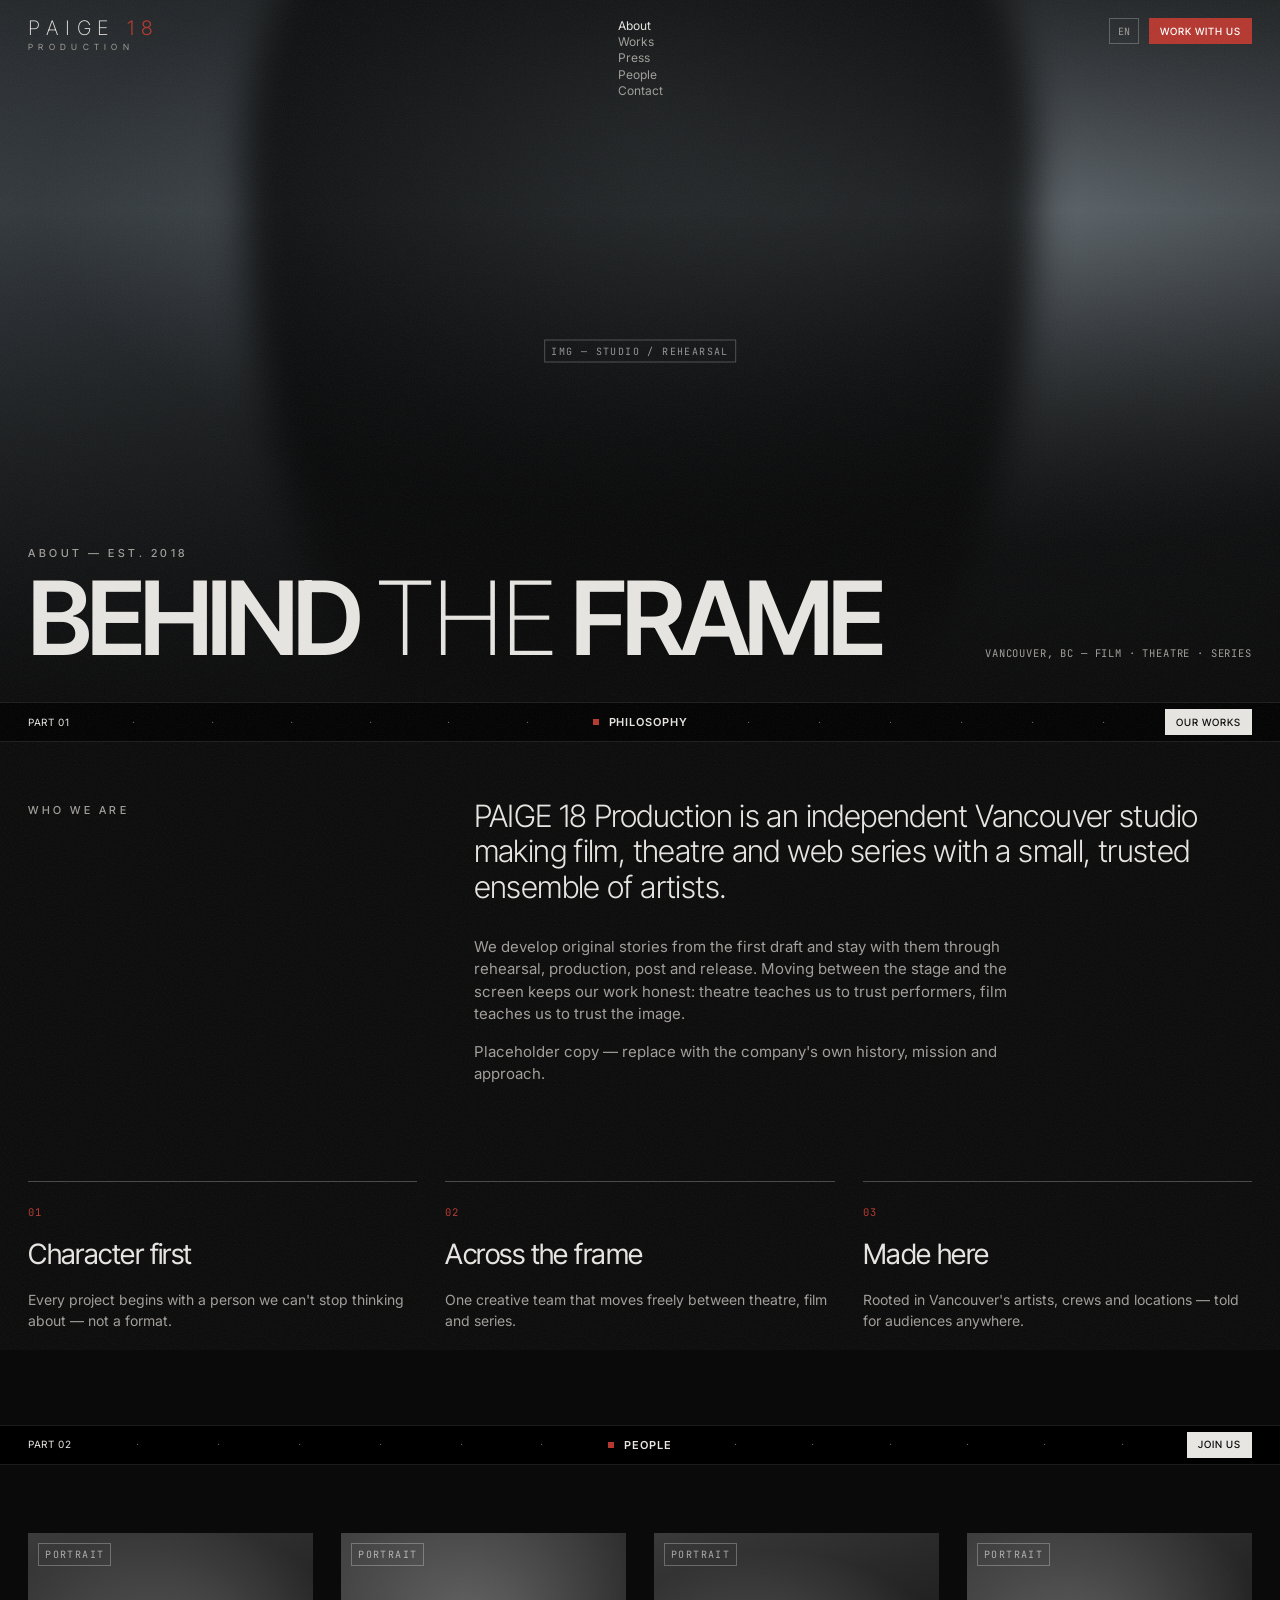
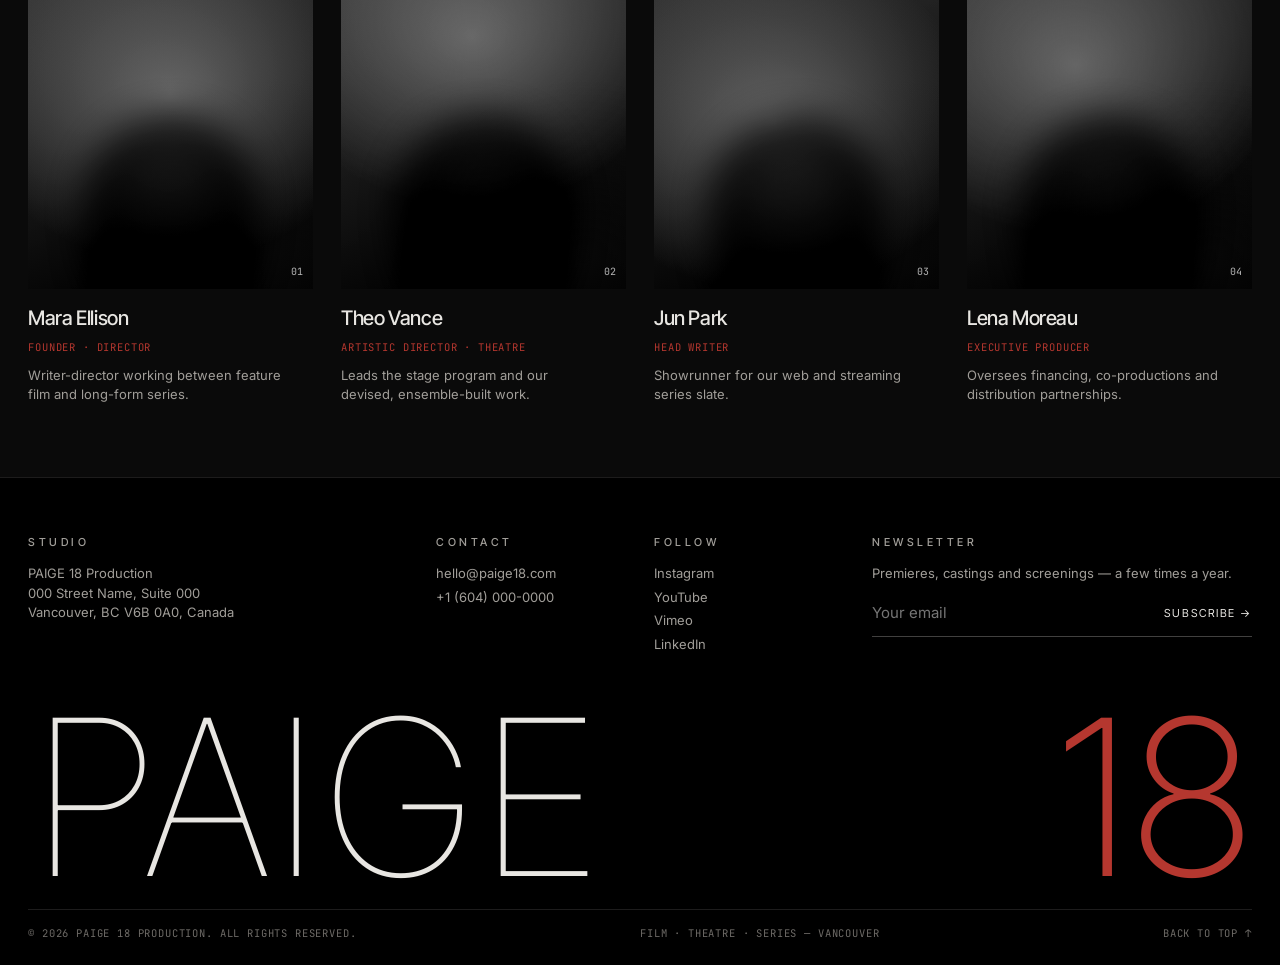
==== about.html @ d759bf33 "Add PAIGE 18 Production dark concept site Static multi-page site (home, work detail, about) with her" ====
<!doctype html>
<html lang="en">
<head>
  <meta charset="utf-8">
  <meta name="viewport" content="width=device-width, initial-scale=1">
  <title>About — PAIGE 18 Production</title>
  <meta name="description" content="PAIGE 18 Production is a Vancouver-based studio producing film, theatre and web series.">
  <link rel="preconnect" href="https://fonts.googleapis.com">
  <link rel="preconnect" href="https://fonts.gstatic.com" crossorigin>
  <link href="https://fonts.googleapis.com/css2?family=Inter+Tight:wght@100;200;300;400;500;600;700&family=Inter:wght@300;400;500;600&family=JetBrains+Mono:wght@400&display=swap" rel="stylesheet">
  <link rel="stylesheet" href="assets/css/style.css">
</head>
<body>
  <div class="grain" aria-hidden="true"></div>

  <!-- ============ HEADER ============ -->
  <header class="header">
    <a href="index.html" class="logo" aria-label="PAIGE 18 Production home">
      <b>PAIGE <span>18</span></b>
      <small>PRODUCTION</small>
    </a>
    <nav class="nav" aria-label="Primary">
      <a href="about.html" class="is-active">About</a>
      <a href="index.html#works">Works</a>
      <a href="index.html#press">Press</a>
      <a href="index.html#people">People</a>
      <a href="index.html#contact">Contact</a>
    </nav>
    <div class="header__right">
      <span class="lang">EN</span>
      <a href="index.html#contact" class="btn btn--sm btn--red">Work with us</a>
      <button class="burger" aria-label="Menu"><span></span></button>
    </div>
  </header>

  <main>
    <section class="subhero">
      <div data-ph="IMG — STUDIO / REHEARSAL" data-tone="205,10" class="ph--center"></div>
      <div class="subhero__inner">
        <div>
          <span class="label">About — Est. 2018</span>
          <h1 class="subhero__title">Behind <span style="font-weight:200">the</span> frame</h1>
        </div>
        <span class="mono" style="color:var(--fg-dim)">Vancouver, BC — Film · Theatre · Series</span>
      </div>
    </section>

    <div class="partbar">
      <div class="partbar__left"><span>Part 01</span><span class="partbar__dots"><i>·</i><i>·</i><i>·</i><i>·</i><i>·</i><i>·</i></span></div>
      <div class="partbar__center">Philosophy</div>
      <div class="partbar__right"><span class="partbar__dots"><i>·</i><i>·</i><i>·</i><i>·</i><i>·</i><i>·</i></span><a href="index.html#works" class="btn btn--sm">Our works</a></div>
    </div>

    <section class="detail">
      <div><span class="label">Who we are</span></div>
      <div class="detail__text">
        <p class="detail__lead reveal">PAIGE 18 Production is an independent Vancouver studio making film, theatre and web series with a small, trusted ensemble of artists.</p>
        <p class="reveal">We develop original stories from the first draft and stay with them through rehearsal, production, post and release. Moving between the stage and the screen keeps our work honest: theatre teaches us to trust performers, film teaches us to trust the image.</p>
        <p class="reveal">Placeholder copy — replace with the company's own history, mission and approach.</p>
      </div>
    </section>

    <section class="values">
      <div class="value reveal"><span class="mono red">01</span><h3>Character first</h3><p>Every project begins with a person we can't stop thinking about — not a format.</p></div>
      <div class="value reveal"><span class="mono red">02</span><h3>Across the frame</h3><p>One creative team that moves freely between theatre, film and series.</p></div>
      <div class="value reveal"><span class="mono red">03</span><h3>Made here</h3><p>Rooted in Vancouver's artists, crews and locations — told for audiences anywhere.</p></div>
    </section>

    <div class="partbar" id="team">
      <div class="partbar__left"><span>Part 02</span><span class="partbar__dots"><i>·</i><i>·</i><i>·</i><i>·</i><i>·</i><i>·</i></span></div>
      <div class="partbar__center">People</div>
      <div class="partbar__right"><span class="partbar__dots"><i>·</i><i>·</i><i>·</i><i>·</i><i>·</i><i>·</i></span><a href="index.html#contact" class="btn btn--sm">Join us</a></div>
    </div>
    <section class="people">
      <div class="people__grid" id="people-grid"></div>
    </section>
  </main>

  <!-- ============ 7. FOOTER ============ -->
  <footer class="footer">
    <div class="footer__top">
      <div>
        <h4 class="label">Studio</h4>
        <p>PAIGE 18 Production<br>000 Street Name, Suite 000<br>Vancouver, BC V6B 0A0, Canada</p>
      </div>
      <div>
        <h4 class="label">Contact</h4>
        <ul><li><a href="mailto:hello@paige18.com">hello@paige18.com</a></li><li><a href="tel:+16040000000">+1 (604) 000-0000</a></li></ul>
      </div>
      <div>
        <h4 class="label">Follow</h4>
        <ul><li><a href="#">Instagram</a></li><li><a href="#">YouTube</a></li><li><a href="#">Vimeo</a></li><li><a href="#">LinkedIn</a></li></ul>
      </div>
      <div>
        <h4 class="label">Newsletter</h4>
        <p>Premieres, castings and screenings — a few times a year.</p>
        <form class="newsletter" id="newsletter"><input type="email" placeholder="Your email" aria-label="Email" required><button type="submit">Subscribe →</button></form>
      </div>
    </div>
    <div class="footer__word" aria-hidden="true">Paige<span>18</span></div>
    <div class="footer__bottom mono"><span>© <span id="year"></span> PAIGE 18 Production. All rights reserved.</span><span>Film · Theatre · Series — Vancouver</span><a href="#">Back to top ↑</a></div>
  </footer>

  <script src="assets/js/data.js"></script>
  <script src="assets/js/main.js"></script>
</body>
</html>
---- assets/css/style.css ----
/* =========================================================
   PAIGE 18 Production — Dark (Concept 01)
   ========================================================= */

:root {
  --bg: #0a0a0a;
  --bg-2: #111111;
  --bg-3: #181818;
  --fg: #e8e6e2;
  --fg-dim: #a19e99;
  --muted: #6d6a66;
  --line: rgba(232, 230, 226, 0.12);
  --line-strong: rgba(232, 230, 226, 0.28);
  --red: #b5372f;          /* point color — slightly desaturated red */
  --red-soft: #8e2f29;
  --red-glow: rgba(181, 55, 47, 0.35);

  --font-logo: "Inter Tight", "Helvetica Neue", Arial, sans-serif;
  --font-display: "Inter Tight", "Helvetica Neue", Arial, sans-serif;
  --font-body: "Inter", "Helvetica Neue", Arial, sans-serif;
  --font-mono: "JetBrains Mono", ui-monospace, Menlo, monospace;

  --gutter: clamp(16px, 2.2vw, 32px);
  --max: 1680px;
  --ease: cubic-bezier(0.2, 0.7, 0.1, 1);
}

*,
*::before,
*::after { box-sizing: border-box; }

html { scroll-behavior: smooth; }

body {
  margin: 0;
  background: var(--bg);
  color: var(--fg);
  font-family: var(--font-body);
  font-size: 14px;
  line-height: 1.5;
  -webkit-font-smoothing: antialiased;
  overflow-x: hidden;
}

img, video, svg { display: block; max-width: 100%; }
a { color: inherit; text-decoration: none; }
button { font: inherit; color: inherit; background: none; border: 0; cursor: pointer; padding: 0; }
input, textarea, select { font: inherit; color: inherit; }

::selection { background: var(--red); color: #fff; }

/* film grain overlay */
.grain {
  position: fixed;
  inset: -50%;
  z-index: 100;
  pointer-events: none;
  opacity: 0.07;
  background-image: url("data:image/svg+xml;utf8,<svg xmlns='http://www.w3.org/2000/svg' width='160' height='160'><filter id='n'><feTurbulence type='fractalNoise' baseFrequency='0.9' numOctaves='2' stitchTiles='stitch'/></filter><rect width='100%' height='100%' filter='url(%23n)'/></svg>");
  animation: grain 1.2s steps(6) infinite;
}
@keyframes grain {
  0% { transform: translate(0, 0); }
  20% { transform: translate(-3%, 2%); }
  40% { transform: translate(2%, -3%); }
  60% { transform: translate(-2%, -1%); }
  80% { transform: translate(3%, 3%); }
  100% { transform: translate(0, 0); }
}

/* ---------- utility type ---------- */
.mono {
  font-family: var(--font-mono);
  font-size: 10.5px;
  letter-spacing: 0.08em;
  text-transform: uppercase;
}
.label {
  font-family: var(--font-display);
  font-size: 11px;
  font-weight: 500;
  letter-spacing: 0.32em;
  text-transform: uppercase;
  color: var(--fg-dim);
}
.caps {
  text-transform: uppercase;
  font-weight: 600;
  font-size: 11px;
  letter-spacing: 0.02em;
  line-height: 1.3;
}
.caps em { font-style: italic; font-weight: 400; color: var(--fg-dim); }
.red { color: var(--red); }
.sq { display: inline-block; width: 6px; height: 6px; background: var(--fg); }
.sq.red-bg { background: var(--red); }
.sq-pair { display: inline-flex; gap: 6px; }

.wrap { max-width: var(--max); margin: 0 auto; padding: 0 var(--gutter); }

/* ---------- buttons ---------- */
.btn {
  display: inline-flex;
  align-items: center;
  gap: 10px;
  height: 40px;
  padding: 0 18px;
  font-family: var(--font-display);
  font-size: 12px;
  font-weight: 500;
  letter-spacing: 0.12em;
  text-transform: uppercase;
  border: 1px solid var(--line-strong);
  transition: background 0.35s var(--ease), border-color 0.35s var(--ease), color 0.35s var(--ease);
}
.btn:hover { border-color: var(--fg); background: var(--fg); color: var(--bg); }
.btn--red { background: var(--red); border-color: var(--red); color: #fff; }
.btn--red:hover { background: #fff; border-color: #fff; color: var(--bg); }
.btn--sm { height: 26px; padding: 0 10px; font-size: 10px; letter-spacing: 0.1em; }
.btn .arrow { transition: transform 0.35s var(--ease); }
.btn:hover .arrow { transform: translateX(4px); }

/* =========================================================
   IMG / VIDEO PLACEHOLDERS
   ========================================================= */
.ph {
  --h: 210;
  --s: 10%;
  position: relative;
  overflow: hidden;
  background:
    radial-gradient(120% 80% at var(--px, 30%) var(--py, 25%), hsla(var(--h), var(--s), 62%, 0.55), transparent 60%),
    radial-gradient(90% 70% at 85% 90%, hsla(var(--h), var(--s), 8%, 0.9), transparent 70%),
    linear-gradient(160deg, hsl(var(--h), var(--s), 26%) 0%, hsl(var(--h), var(--s), 9%) 70%, #050505 100%);
}
.ph::before {           /* soft figure silhouette for cinematic feel */
  content: "";
  position: absolute;
  left: 50%;
  bottom: -18%;
  width: 62%;
  aspect-ratio: 1 / 1.35;
  transform: translateX(-50%);
  border-radius: 50% 50% 42% 42% / 38% 38% 62% 62%;
  background: radial-gradient(60% 50% at 50% 30%, rgba(0, 0, 0, 0.55), rgba(0, 0, 0, 0.85));
  filter: blur(18px);
  opacity: var(--fig, 0.9);
}
.ph::after {            /* IMG tag */
  content: attr(data-label);
  position: absolute;
  left: 10px;
  top: 10px;
  font-family: var(--font-mono);
  font-size: 10px;
  letter-spacing: 0.14em;
  color: rgba(255, 255, 255, 0.55);
  padding: 3px 6px;
  border: 1px solid rgba(255, 255, 255, 0.25);
  z-index: 2;
}
.ph.ph--center::after {
  left: 50%;
  top: 50%;
  transform: translate(-50%, -50%);
}
.ph img, .ph video {
  position: absolute;
  inset: 0;
  width: 100%;
  height: 100%;
  object-fit: cover;
  z-index: 1;
}
.ph.has-media::before, .ph.has-media::after { display: none; }
.ph--warm { --h: 12; --s: 22%; }
.ph--red { --h: 3; --s: 38%; }
.ph--cold { --h: 205; --s: 14%; }
.ph--mono { --h: 0; --s: 0%; }

/* =========================================================
   HEADER
   ========================================================= */
.header {
  position: fixed;
  inset: 0 0 auto 0;
  z-index: 50;
  padding: 18px var(--gutter);
  display: grid;
  grid-template-columns: 1fr auto 1fr;
  align-items: start;
  transition: background 0.4s var(--ease), padding 0.4s var(--ease);
}
.header.is-scrolled {
  background: rgba(10, 10, 10, 0.72);
  backdrop-filter: blur(12px);
  -webkit-backdrop-filter: blur(12px);
  padding-top: 12px;
  padding-bottom: 12px;
  border-bottom: 1px solid var(--line);
}
.logo {
  font-family: var(--font-logo);
  font-weight: 200;
  font-size: 20px;
  letter-spacing: 0.34em;
  line-height: 1;
  display: inline-flex;
  flex-direction: column;
  gap: 5px;
}
.logo b { font-weight: 200; }
.logo b span { color: var(--red); font-weight: 300; }
.logo small {
  font-size: 8.5px;
  font-weight: 400;
  letter-spacing: 0.62em;
  color: var(--fg-dim);
}
.nav {
  display: flex;
  flex-direction: column;
  font-size: 12px;
  line-height: 1.35;
}
.nav a { color: var(--fg-dim); transition: color 0.25s; }
.nav a:hover, .nav a.is-active { color: var(--fg); }
.nav a:hover::before { content: "■ "; font-size: 7px; vertical-align: 2px; color: var(--red); }
.header__right { justify-self: end; display: flex; align-items: center; gap: 10px; }
.lang { font-family: var(--font-mono); font-size: 10px; color: var(--fg-dim); border: 1px solid var(--line-strong); height: 26px; display: inline-flex; align-items: center; padding: 0 8px; }
.burger { display: none; width: 26px; height: 26px; border: 1px solid var(--line-strong); position: relative; }
.burger span, .burger::before { content: ""; position: absolute; left: 6px; right: 6px; height: 1px; background: var(--fg); }
.burger::before { top: 9px; }
.burger span { top: 15px; }

/* =========================================================
   HERO
   ========================================================= */
.hero {
  position: relative;
  height: 100vh;
  min-height: 620px;
  overflow: hidden;
  isolation: isolate;
}
.hero__media { position: absolute; inset: 0; z-index: -2; }
.hero__media.ph { --h: 205; --s: 12%; --px: 62%; --py: 30%; }
.hero__media.ph::before { width: 34%; left: 64%; bottom: -12%; }
.hero__media .ph-anim {
  position: absolute; inset: 0;
  background: radial-gradient(40% 60% at 70% 40%, rgba(181, 55, 47, 0.18), transparent 70%);
  animation: drift 14s ease-in-out infinite alternate;
}
@keyframes drift {
  from { transform: translate(-6%, 0) scale(1); opacity: 0.6; }
  to { transform: translate(4%, -3%) scale(1.15); opacity: 1; }
}
.hero::after {           /* vignette */
  content: "";
  position: absolute; inset: 0; z-index: -1;
  background:
    linear-gradient(180deg, rgba(10, 10, 10, 0.55) 0%, transparent 28%, transparent 60%, rgba(10, 10, 10, 0.9) 100%),
    radial-gradient(120% 90% at 50% 50%, transparent 50%, rgba(0, 0, 0, 0.6) 100%);
}
.hero__grid {
  position: absolute;
  inset: 0;
  padding: 120px var(--gutter) 40px;
  display: grid;
  grid-template-columns: repeat(12, 1fr);
  grid-template-rows: auto 1fr auto;
  column-gap: var(--gutter);
}
.hero__row { grid-column: 1 / -1; display: grid; grid-template-columns: inherit; grid-template-columns: repeat(12, 1fr); column-gap: var(--gutter); align-items: start; }
.hero__row .c1 { grid-column: 1 / 4; display: flex; flex-direction: column; gap: 22px; }
.hero__row .c2 { grid-column: 4 / 7; padding-top: 28px; }
.hero__row .c3 { grid-column: 8 / 10; display: flex; flex-direction: column; gap: 22px; }
.hero__row .c4 { grid-column: 11 / 13; justify-self: end; text-align: right; display: flex; flex-direction: column; align-items: flex-end; gap: 22px; }
.hero__row .c4 .mono { color: var(--muted); }
.hero__title-wrap { grid-column: 1 / -1; align-self: center; position: relative; }
.hero__title {
  font-family: var(--font-display);
  font-weight: 600;
  font-size: clamp(40px, 6.4vw, 112px);
  line-height: 0.92;
  letter-spacing: -0.035em;
  text-transform: uppercase;
  margin: 0;
  max-width: 13ch;
}
.hero__title .thin { font-weight: 200; letter-spacing: -0.02em; }
.hero__title .red { font-weight: 300; }
.hero__overlay-tag {
  position: absolute;
  left: min(56vw, 900px);
  top: 50%;
  font-size: 10px;
  font-weight: 600;
  letter-spacing: 0.04em;
  text-transform: uppercase;
}
.hero__cta { margin-top: 34px; display: flex; flex-wrap: wrap; gap: 10px; align-items: center; }
.hero__sound { display: inline-flex; align-items: center; gap: 8px; color: var(--fg-dim); margin-left: 8px; }
.hero__sound i { display: inline-flex; gap: 2px; align-items: flex-end; height: 10px; }
.hero__sound i b { width: 2px; background: var(--fg-dim); animation: eq 1s ease-in-out infinite alternate; }
.hero__sound i b:nth-child(2) { animation-delay: 0.2s; }
.hero__sound i b:nth-child(3) { animation-delay: 0.4s; }
.hero__sound.is-muted i b { animation: none; height: 2px !important; }
@keyframes eq { from { height: 2px; } to { height: 10px; } }

.hero__bottom .c2 { color: var(--fg-dim); }

/* =========================================================
   PART BAR
   ========================================================= */
.partbar {
  display: grid;
  grid-template-columns: 1fr auto 1fr;
  align-items: center;
  height: 40px;
  padding: 0 var(--gutter);
  background: #000;
  border-top: 1px solid var(--line);
  border-bottom: 1px solid var(--line);
  font-size: 10px;
  text-transform: uppercase;
  letter-spacing: 0.06em;
}
.partbar__left { display: flex; align-items: center; gap: 0; }
.partbar__left span:first-child { margin-right: auto; }
.partbar__dots { display: flex; flex: 1; justify-content: space-around; padding: 0 2vw; color: var(--muted); }
.partbar__center { font-weight: 600; font-size: 11px; letter-spacing: 0.08em; display: flex; align-items: center; gap: 10px; }
.partbar__center::before { content: ""; width: 6px; height: 6px; background: var(--red); }
.partbar__right { display: flex; align-items: center; justify-content: flex-end; }
.partbar__right .partbar__dots { padding-right: 2vw; }
.partbar .btn--sm { background: var(--fg); color: var(--bg); border-color: var(--fg); }
.partbar .btn--sm:hover { background: var(--red); border-color: var(--red); color: #fff; }

/* =========================================================
   ABOUT
   ========================================================= */
.about {
  position: relative;
  background: var(--bg-2);
  padding: 48px var(--gutter) 64px;
  overflow: hidden;
}
.about__big {
  display: grid;
  grid-template-columns: 1fr 260px 1fr;
  gap: 0 var(--gutter);
  align-items: start;
}
.about__word {
  font-family: var(--font-display);
  font-weight: 700;
  font-size: clamp(56px, 9.2vw, 168px);
  letter-spacing: -0.055em;
  line-height: 0.8;
  text-transform: uppercase;
  margin: 0;
}
.about__word--r { text-align: right; }
.about__word .outline { color: transparent; -webkit-text-stroke: 1px var(--fg); }
.about__col {
  grid-row: 1 / span 3;
  grid-column: 2;
  position: relative;
  display: flex;
  flex-direction: column;
  gap: 30px;
  padding: 6px 0;
}
.about__col::before, .about__col::after {      /* dotted rails */
  content: "";
  position: absolute;
  top: 0; bottom: 0;
  width: 4px;
  background: radial-gradient(circle, var(--fg) 1.5px, transparent 2px) 0 0 / 4px 56px repeat-y;
  opacity: 0.6;
}
.about__col::before { left: -34px; }
.about__col::after { right: -34px; }
.about__spaced { text-align: center; letter-spacing: 1.2em; font-size: 12px; font-weight: 500; margin-right: -1.2em; }
.about__img { aspect-ratio: 3 / 4; display: grid; grid-template-columns: 1fr 1fr; }
.about__img .ph { height: 100%; }
.about__tags {
  grid-column: 1 / -1;
  display: grid;
  grid-template-columns: 1fr 260px 1fr;
  gap: var(--gutter);
  margin-top: 0;
}
.about__tags > div { display: flex; justify-content: space-between; align-items: center; color: var(--fg-dim); font-size: 10.5px; text-transform: uppercase; letter-spacing: 0.04em; }
.about__side {
  display: flex;
  flex-direction: column;
  justify-content: space-between;
  gap: 40px;
}
.about__side p { max-width: 36ch; color: var(--fg-dim); font-size: 13px; }
.about__body {
  display: grid;
  grid-template-columns: 1fr 260px 1fr;
  gap: var(--gutter);
  margin-top: 40px;
  min-height: 28vh;
}
.about__lead {
  font-family: var(--font-display);
  font-weight: 300;
  font-size: clamp(18px, 1.6vw, 26px);
  line-height: 1.25;
  letter-spacing: -0.01em;
  max-width: 24ch;
  margin: 0;
}
.about__lead b { font-weight: 600; }
.about__right { display: flex; flex-direction: column; align-items: flex-end; justify-content: space-between; text-align: right; }

.stats {
  margin-top: 56px;
  display: grid;
  grid-template-columns: repeat(4, 1fr);
  border-top: 1px solid var(--line);
}
.stat {
  padding: 22px 18px 0 0;
  border-right: 1px solid var(--line);
  display: flex;
  flex-direction: column;
  gap: 14px;
}
.stat + .stat { padding-left: 18px; }
.stat:last-child { border-right: 0; }
.stat__num {
  font-family: var(--font-display);
  font-weight: 200;
  font-size: clamp(48px, 6vw, 96px);
  line-height: 0.9;
  letter-spacing: -0.04em;
}
.stat__num sup { font-size: 0.35em; font-weight: 400; color: var(--red); vertical-align: top; margin-left: 4px; }
.stat__top { display: flex; justify-content: space-between; }
.about__more { margin-top: 40px; display: flex; justify-content: center; }

/* =========================================================
   WORKS
   ========================================================= */
.works { padding: 40px var(--gutter) 72px; background: var(--bg); }
.works__head {
  display: flex;
  justify-content: space-between;
  align-items: flex-end;
  gap: 24px;
  margin-bottom: 28px;
  flex-wrap: wrap;
}
.section-title {
  font-family: var(--font-display);
  font-weight: 600;
  font-size: clamp(36px, 4.6vw, 80px);
  letter-spacing: -0.045em;
  line-height: 0.9;
  text-transform: uppercase;
  margin: 0;
}
.section-title .thin { font-weight: 200; }
.tabs { display: flex; gap: 4px; flex-wrap: wrap; }
.tab {
  height: 30px;
  padding: 0 14px;
  font-size: 11px;
  font-weight: 500;
  letter-spacing: 0.1em;
  text-transform: uppercase;
  color: var(--fg-dim);
  border: 1px solid var(--line);
  display: inline-flex;
  align-items: center;
  gap: 8px;
  transition: all 0.3s var(--ease);
}
.tab sup { font-family: var(--font-mono); font-size: 9px; color: var(--muted); }
.tab:hover { color: var(--fg); border-color: var(--line-strong); }
.tab.is-active { background: var(--fg); color: var(--bg); border-color: var(--fg); }
.tab.is-active sup { color: var(--red); }

.grid-works {
  display: grid;
  grid-template-columns: repeat(4, 1fr);
  gap: 4px;
}
.work {
  position: relative;
  display: block;
  cursor: pointer;
}
.work.is-hidden { display: none; }
.work__poster {
  aspect-ratio: 2 / 3;
  position: relative;
}
.work__poster .ph { position: absolute; inset: 0; transition: transform 1s var(--ease), filter 0.6s; }
.work__preview {          /* hover "video" layer */
  position: absolute; inset: 0;
  opacity: 0;
  transition: opacity 0.5s var(--ease);
  z-index: 2;
}
.work__preview .ph { position: absolute; inset: 0; }
.work__preview .ph::before { animation: pan 6s ease-in-out infinite alternate; }
.work__preview .rec {
  position: absolute; right: 10px; top: 10px; z-index: 3;
  display: inline-flex; align-items: center; gap: 6px;
  font-family: var(--font-mono); font-size: 9.5px; letter-spacing: 0.1em;
}
.work__preview .rec::before { content: ""; width: 6px; height: 6px; border-radius: 50%; background: var(--red); animation: blink 1s steps(2) infinite; }
@keyframes blink { 50% { opacity: 0; } }
@keyframes pan { from { transform: translateX(-62%) scale(1); } to { transform: translateX(-38%) scale(1.12); } }
.work__info {
  position: absolute; inset: auto 0 0 0;
  z-index: 3;
  padding: 16px;
  background: linear-gradient(0deg, rgba(0, 0, 0, 0.92) 0%, rgba(0, 0, 0, 0.5) 60%, transparent 100%);
  transform: translateY(12px);
  opacity: 0;
  transition: all 0.5s var(--ease);
}
.work__info p { margin: 0 0 12px; font-size: 13px; line-height: 1.4; color: var(--fg); max-width: 32ch; }
.work__info .mono { color: var(--red); }
.work:hover .work__preview { opacity: 1; }
.work:hover .work__info { opacity: 1; transform: none; }
.work:hover .work__poster > .ph { transform: scale(1.04); }
.work__title-poster {        /* typographic poster overlay */
  position: absolute; inset: 0; z-index: 1;
  padding: 16px;
  display: flex; flex-direction: column; justify-content: space-between;
  pointer-events: none;
}
.work__title-poster h3 {
  margin: 0;
  font-family: var(--font-display);
  font-weight: 600;
  font-size: clamp(20px, 2vw, 32px);
  line-height: 0.92;
  letter-spacing: -0.03em;
  text-transform: uppercase;
}
.work__title-poster .mono { color: rgba(255, 255, 255, 0.6); display: flex; justify-content: space-between; }
.work__meta {
  display: flex;
  justify-content: space-between;
  align-items: center;
  padding: 10px 2px 18px;
  font-size: 10.5px;
  text-transform: uppercase;
  font-weight: 600;
  letter-spacing: 0.02em;
}
.work__meta span:last-child { color: var(--muted); font-family: var(--font-mono); font-weight: 400; }
.works__foot { display: flex; justify-content: space-between; align-items: center; margin-top: 24px; color: var(--muted); }

/* =========================================================
   PRESS / AWARDS
   ========================================================= */
.press { background: var(--bg-2); padding: 64px var(--gutter) 72px; overflow: hidden; }
.laurels {
  display: grid;
  grid-template-columns: repeat(5, 1fr);
  border-top: 1px solid var(--line);
  border-bottom: 1px solid var(--line);
}
.laurel {
  position: relative;
  padding: 34px 12px;
  display: flex;
  align-items: center;
  justify-content: center;
  border-right: 1px solid var(--line);
  min-height: 170px;
  color: var(--fg);
  transition: color 0.3s;
}
.laurel:last-child { border-right: 0; }
.laurel:hover { color: var(--red); }
.laurel svg { width: 176px; height: 129px; position: absolute; left: 50%; top: 50%; transform: translate(-50%, -50%); }
.laurel__txt { position: relative; text-align: center; width: 92px; display: flex; flex-direction: column; gap: 4px; }
.laurel__txt b { font-family: var(--font-display); font-weight: 600; font-size: 10.5px; text-transform: uppercase; letter-spacing: 0.06em; line-height: 1.15; }
.laurel__txt span { font-size: 8.5px; letter-spacing: 0.14em; text-transform: uppercase; color: var(--fg-dim); line-height: 1.2; }

.quotes { margin-top: 56px; display: grid; grid-template-columns: repeat(3, 1fr); gap: var(--gutter); }
.quote { display: flex; flex-direction: column; gap: 18px; padding-top: 18px; border-top: 1px solid var(--line-strong); }
.quote blockquote {
  margin: 0;
  font-family: var(--font-display);
  font-weight: 300;
  font-size: clamp(20px, 1.9vw, 30px);
  line-height: 1.15;
  letter-spacing: -0.02em;
}
.quote blockquote::before { content: "“"; color: var(--red); }
.quote blockquote::after { content: "”"; color: var(--red); }
.quote cite { font-style: normal; display: flex; justify-content: space-between; color: var(--fg-dim); }

.marquee {
  margin-top: 64px;
  border-top: 1px solid var(--line);
  border-bottom: 1px solid var(--line);
  overflow: hidden;
  white-space: nowrap;
  padding: 14px 0;
}
.marquee__track { display: inline-flex; gap: 48px; animation: marquee 40s linear infinite; padding-right: 48px; }
.marquee__track span { font-family: var(--font-display); font-weight: 200; font-size: clamp(28px, 3.4vw, 54px); text-transform: uppercase; letter-spacing: -0.02em; display: inline-flex; align-items: center; gap: 48px; }
.marquee__track span::after { content: ""; width: 10px; height: 10px; background: var(--red); }
@keyframes marquee { to { transform: translateX(-50%); } }

/* =========================================================
   PEOPLE
   ========================================================= */
.people { padding: 40px var(--gutter) 72px; }
.people__grid {
  display: grid;
  grid-template-columns: repeat(4, 1fr);
  gap: var(--gutter);
  margin-top: 28px;
}
.person__img { aspect-ratio: 4 / 5; position: relative; overflow: hidden; }
.person__img .ph { position: absolute; inset: 0; filter: grayscale(1) contrast(1.1); transition: filter 0.6s, transform 1s var(--ease); }
.person:hover .person__img .ph { filter: grayscale(0.2); transform: scale(1.03); }
.person__idx { position: absolute; right: 10px; bottom: 10px; z-index: 3; font-family: var(--font-mono); font-size: 10px; color: rgba(255, 255, 255, 0.7); }
.person h3 { margin: 14px 0 2px; font-family: var(--font-display); font-weight: 500; font-size: 20px; letter-spacing: -0.02em; }
.person .role { color: var(--red); }
.person p { margin: 10px 0 0; color: var(--fg-dim); font-size: 13px; max-width: 32ch; }

/* =========================================================
   BEHIND THE WORK (reel)
   ========================================================= */
.reel { position: relative; height: 86vh; min-height: 520px; overflow: hidden; }
.reel > .ph { position: absolute; inset: 0; --px: 50%; --py: 35%; }
.reel > .ph::before { width: 40%; bottom: -30%; }
.reel__strip {
  position: absolute;
  left: 50%; top: 50%;
  transform: translate(-18%, -50%);
  display: flex;
  gap: 6px;
}
.reel__strip .ph { width: clamp(70px, 9vw, 150px); aspect-ratio: 1 / 0.85; filter: blur(0.3px); }
.reel__strip .ph::before { display: none; }
.reel__caption { position: absolute; left: 50%; top: calc(50% - 90px); transform: translateX(-18%); font-size: 11px; line-height: 1.3; }
.reel__caption b { display: block; text-transform: uppercase; font-size: 10px; letter-spacing: 0.06em; color: var(--fg-dim); font-weight: 600; }
.reel__controls {
  position: absolute; left: var(--gutter); right: var(--gutter); bottom: 22px;
  display: flex; align-items: center; gap: 16px;
  font-family: var(--font-mono); font-size: 10px; color: var(--fg-dim);
}
.reel__bar { flex: 1; height: 1px; background: var(--line-strong); position: relative; }
.reel__bar i { position: absolute; left: 0; top: -1px; height: 3px; width: 33%; background: var(--red); }
.reel__play {
  position: absolute; left: 50%; top: 50%; transform: translate(-50%, -50%);
  width: 84px; height: 84px; border-radius: 50%;
  border: 1px solid rgba(255, 255, 255, 0.4);
  display: grid; place-items: center;
  font-family: var(--font-mono); font-size: 10px; letter-spacing: 0.14em;
  transition: all 0.4s var(--ease);
  backdrop-filter: blur(4px);
}
.reel__play:hover { background: var(--red); border-color: var(--red); transform: translate(-50%, -50%) scale(1.06); }

/* =========================================================
   CONTACT
   ========================================================= */
.contact { padding: 48px var(--gutter) 80px; background: var(--bg-2); }
.contact__grid { display: grid; grid-template-columns: 5fr 7fr; gap: calc(var(--gutter) * 2); margin-top: 32px; }
.inquiry-list { display: flex; flex-direction: column; border-top: 1px solid var(--line); }
.inquiry {
  text-align: left;
  display: grid;
  grid-template-columns: 40px 1fr auto;
  gap: 12px;
  align-items: start;
  padding: 22px 0;
  border-bottom: 1px solid var(--line);
  color: var(--fg-dim);
  transition: color 0.3s;
}
.inquiry h3 { margin: 0 0 6px; font-family: var(--font-display); font-weight: 400; font-size: clamp(20px, 2vw, 30px); letter-spacing: -0.02em; line-height: 1; color: inherit; }
.inquiry p { margin: 0; font-size: 13px; max-width: 42ch; }
.inquiry .plus { font-size: 20px; font-weight: 200; transition: transform 0.4s var(--ease), color 0.3s; }
.inquiry:hover, .inquiry.is-active { color: var(--fg); }
.inquiry.is-active .plus { transform: rotate(45deg); color: var(--red); }
.inquiry.is-active .mono { color: var(--red); }

.form { display: grid; grid-template-columns: 1fr 1fr; gap: 0 var(--gutter); align-content: start; }
.field { display: flex; flex-direction: column; gap: 6px; padding: 14px 0 10px; border-bottom: 1px solid var(--line); }
.field--full { grid-column: 1 / -1; }
.field label { color: var(--muted); }
.field input, .field textarea, .field select {
  background: transparent;
  border: 0;
  outline: 0;
  font-size: 16px;
  padding: 4px 0;
  resize: vertical;
}
.field select option { background: var(--bg-2); }
.field:focus-within { border-color: var(--red); }
.field:focus-within label { color: var(--red); }
.form__extra { display: none; }
.form__extra.is-on { display: contents; }
.form__foot { grid-column: 1 / -1; display: flex; justify-content: space-between; align-items: center; margin-top: 24px; gap: 16px; flex-wrap: wrap; }
.form__foot .mono { color: var(--muted); }
.form__note { grid-column: 1 / -1; margin-top: 14px; color: var(--red); min-height: 1em; }

/* =========================================================
   FOOTER
   ========================================================= */
.footer { background: #000; padding: 56px var(--gutter) 24px; border-top: 1px solid var(--line); position: relative; overflow: hidden; }
.footer__top { display: grid; grid-template-columns: 2fr 1fr 1fr 2fr; gap: var(--gutter); }
.footer h4 { margin: 0 0 14px; }
.footer p, .footer li { color: var(--fg-dim); font-size: 13px; margin: 0; }
.footer ul { list-style: none; margin: 0; padding: 0; display: flex; flex-direction: column; gap: 4px; }
.footer a:hover { color: var(--fg); }
.newsletter { display: flex; border-bottom: 1px solid var(--line-strong); margin-top: 6px; }
.newsletter input { flex: 1; background: none; border: 0; outline: 0; padding: 12px 0; font-size: 15px; min-width: 0; }
.newsletter button { font-family: var(--font-display); font-size: 11px; letter-spacing: 0.14em; text-transform: uppercase; padding: 0 0 0 12px; color: var(--fg); }
.newsletter button:hover { color: var(--red); }
.newsletter:focus-within { border-color: var(--red); }
.footer__word {
  margin-top: 56px;
  font-family: var(--font-logo);
  font-weight: 100;
  font-size: clamp(64px, 17vw, 300px);
  line-height: 0.8;
  letter-spacing: -0.02em;
  white-space: nowrap;
  text-transform: uppercase;
  color: var(--fg);
  display: flex;
  justify-content: space-between;
  align-items: flex-end;
}
.footer__word span { color: var(--red); font-weight: 200; }
.footer__bottom { margin-top: 24px; padding-top: 16px; border-top: 1px solid var(--line); display: flex; justify-content: space-between; gap: 16px; color: var(--muted); flex-wrap: wrap; }

/* =========================================================
   SUB PAGES (work detail / about)
   ========================================================= */
.subhero { position: relative; height: 78vh; min-height: 520px; overflow: hidden; }
.subhero > .ph { position: absolute; inset: 0; }
.subhero::after { content: ""; position: absolute; inset: 0; background: linear-gradient(180deg, rgba(10,10,10,.5), transparent 30%, rgba(10,10,10,.95)); }
.subhero__inner { position: absolute; z-index: 2; left: var(--gutter); right: var(--gutter); bottom: 40px; display: flex; justify-content: space-between; align-items: flex-end; gap: 24px; flex-wrap: wrap; }
.subhero__title { margin: 12px 0 0; font-family: var(--font-display); font-weight: 600; font-size: clamp(48px, 8vw, 150px); line-height: 0.86; letter-spacing: -0.05em; text-transform: uppercase; }
.detail { padding: 56px var(--gutter) 80px; display: grid; grid-template-columns: 4fr 8fr; gap: calc(var(--gutter) * 2); }
.specs { display: flex; flex-direction: column; border-top: 1px solid var(--line); }
.specs div { display: flex; justify-content: space-between; padding: 12px 0; border-bottom: 1px solid var(--line); font-size: 13px; }
.specs div span:first-child { color: var(--muted); }
.detail__text .detail__lead { color: var(--fg); max-width: none; margin: 0 0 32px; font-family: var(--font-display); font-weight: 300; font-size: clamp(22px, 2.4vw, 38px); line-height: 1.15; letter-spacing: -0.02em; }
.detail__text p { color: var(--fg-dim); max-width: 62ch; font-size: 15px; }
.stills { display: grid; grid-template-columns: 2fr 1fr; gap: 4px; padding: 0 var(--gutter) 80px; }
.stills .ph { aspect-ratio: 16 / 9; }
.stills .ph:nth-child(2) { aspect-ratio: auto; }
.stills .ph:nth-child(3) { grid-column: 1 / -1; aspect-ratio: 21 / 9; }
.next-work { display: flex; justify-content: space-between; align-items: center; padding: 28px var(--gutter); border-top: 1px solid var(--line); }
.next-work b { font-family: var(--font-display); font-weight: 600; font-size: clamp(28px, 4vw, 64px); letter-spacing: -0.04em; text-transform: uppercase; }
.next-work:hover b { color: var(--red); }

.values { display: grid; grid-template-columns: repeat(3, 1fr); gap: var(--gutter); padding: 0 var(--gutter) 80px; }
.value { border-top: 1px solid var(--line-strong); padding-top: 18px; }
.value h3 { font-family: var(--font-display); font-weight: 400; font-size: 28px; letter-spacing: -0.02em; margin: 12px 0; }
.value p { color: var(--fg-dim); }

/* =========================================================
   REVEAL
   ========================================================= */
.reveal { opacity: 0; transform: translateY(24px); transition: opacity 1s var(--ease), transform 1s var(--ease); }
.reveal.is-in { opacity: 1; transform: none; }

@media (prefers-reduced-motion: reduce) {
  *, *::before, *::after { animation: none !important; transition: none !important; }
  .reveal { opacity: 1; transform: none; }
}

/* =========================================================
   RESPONSIVE
   ========================================================= */
@media (max-width: 1100px) {
  .grid-works { grid-template-columns: repeat(3, 1fr); }
  .laurels { grid-template-columns: repeat(3, 1fr); }
  .laurel:nth-child(3) { border-right: 0; }
  .laurel:nth-child(n+4) { border-top: 1px solid var(--line); }
  .people__grid { grid-template-columns: repeat(2, 1fr); }
  .footer__top { grid-template-columns: 1fr 1fr; }
}

@media (max-width: 860px) {
  .header { grid-template-columns: 1fr auto; }
  .nav {
    position: fixed; inset: 0; z-index: -1;
    background: rgba(10, 10, 10, 0.97);
    justify-content: center; align-items: flex-start;
    padding: 0 var(--gutter);
    font-family: var(--font-display); font-weight: 200; font-size: 44px; line-height: 1.1; letter-spacing: -0.02em;
    opacity: 0; pointer-events: none; transition: opacity 0.4s var(--ease);
  }
  .nav a { color: var(--fg); }
  body.nav-open .nav { opacity: 1; pointer-events: auto; }
  .burger { display: inline-block; }
  .header__right .btn { display: none; }

  .hero__grid { padding-top: 96px; }
  .hero__row .c1 { grid-column: 1 / 7; }
  .hero__row .c2 { display: none; }
  .hero__row .c3 { display: none; }
  .hero__row .c4 { grid-column: 7 / 13; }
  .hero__overlay-tag { display: none; }

  .partbar__dots { display: none; }
  .partbar { grid-template-columns: auto 1fr auto; gap: 12px; }
  .partbar__center { justify-content: center; }

  .about__big, .about__tags, .about__body { grid-template-columns: 1fr; }
  .about__col { grid-row: auto; grid-column: auto; order: 3; margin: 24px auto 0; width: min(320px, 100%); }
  .about__col::before, .about__col::after { display: none; }
  .about__word--r { text-align: left; }
  .about__tags > div:nth-child(2) { display: none; }
  .about__right { align-items: flex-start; text-align: left; }
  .about__body { min-height: 0; gap: 28px; }
  .stats { grid-template-columns: repeat(2, 1fr); }
  .stat:nth-child(2) { border-right: 0; }
  .stat:nth-child(3) { padding-left: 0; }
  .stat:nth-child(n+3) { border-top: 1px solid var(--line); margin-top: 22px; }

  .grid-works { grid-template-columns: repeat(2, 1fr); }
  .quotes { grid-template-columns: 1fr; gap: 32px; }
  .contact__grid, .detail { grid-template-columns: 1fr; }
  .values { grid-template-columns: 1fr; }
  .stills { grid-template-columns: 1fr; }
  .stills .ph:nth-child(2) { aspect-ratio: 16 / 9; }

  .reel__strip, .reel__caption { transform: translate(-50%, -50%); }
  .reel__caption { transform: translateX(-50%); }
  .reel__strip .ph:nth-child(n+4) { display: none; }
}

@media (max-width: 560px) {
  .laurels { grid-template-columns: repeat(2, 1fr); }
  .laurel:nth-child(3) { border-right: 1px solid var(--line); }
  .laurel:nth-child(2n) { border-right: 0; }
  .laurel:nth-child(n+3) { border-top: 1px solid var(--line); }
  .laurel:last-child { grid-column: 1 / -1; }
  .people__grid { grid-template-columns: 1fr 1fr; gap: 12px; }
  .person h3 { font-size: 16px; }
  .person p { display: none; }
  .form { grid-template-columns: 1fr; }
  .footer__top { grid-template-columns: 1fr; gap: 32px; }
  .hero__row .c4 .mono:first-child { display: none; }
  .work__info p { font-size: 12px; }
}

#d-hero { position: absolute; inset: 0; }
#d-hero .ph { height: 100%; }

/* placeholder label positions */
.hero__media.ph::after { left: auto; top: auto; right: var(--gutter); bottom: 130px; transform: none; }
.work__poster .ph::after { left: 50%; top: 50%; transform: translate(-50%, -50%); }
.work__preview .ph::after { top: 40%; }
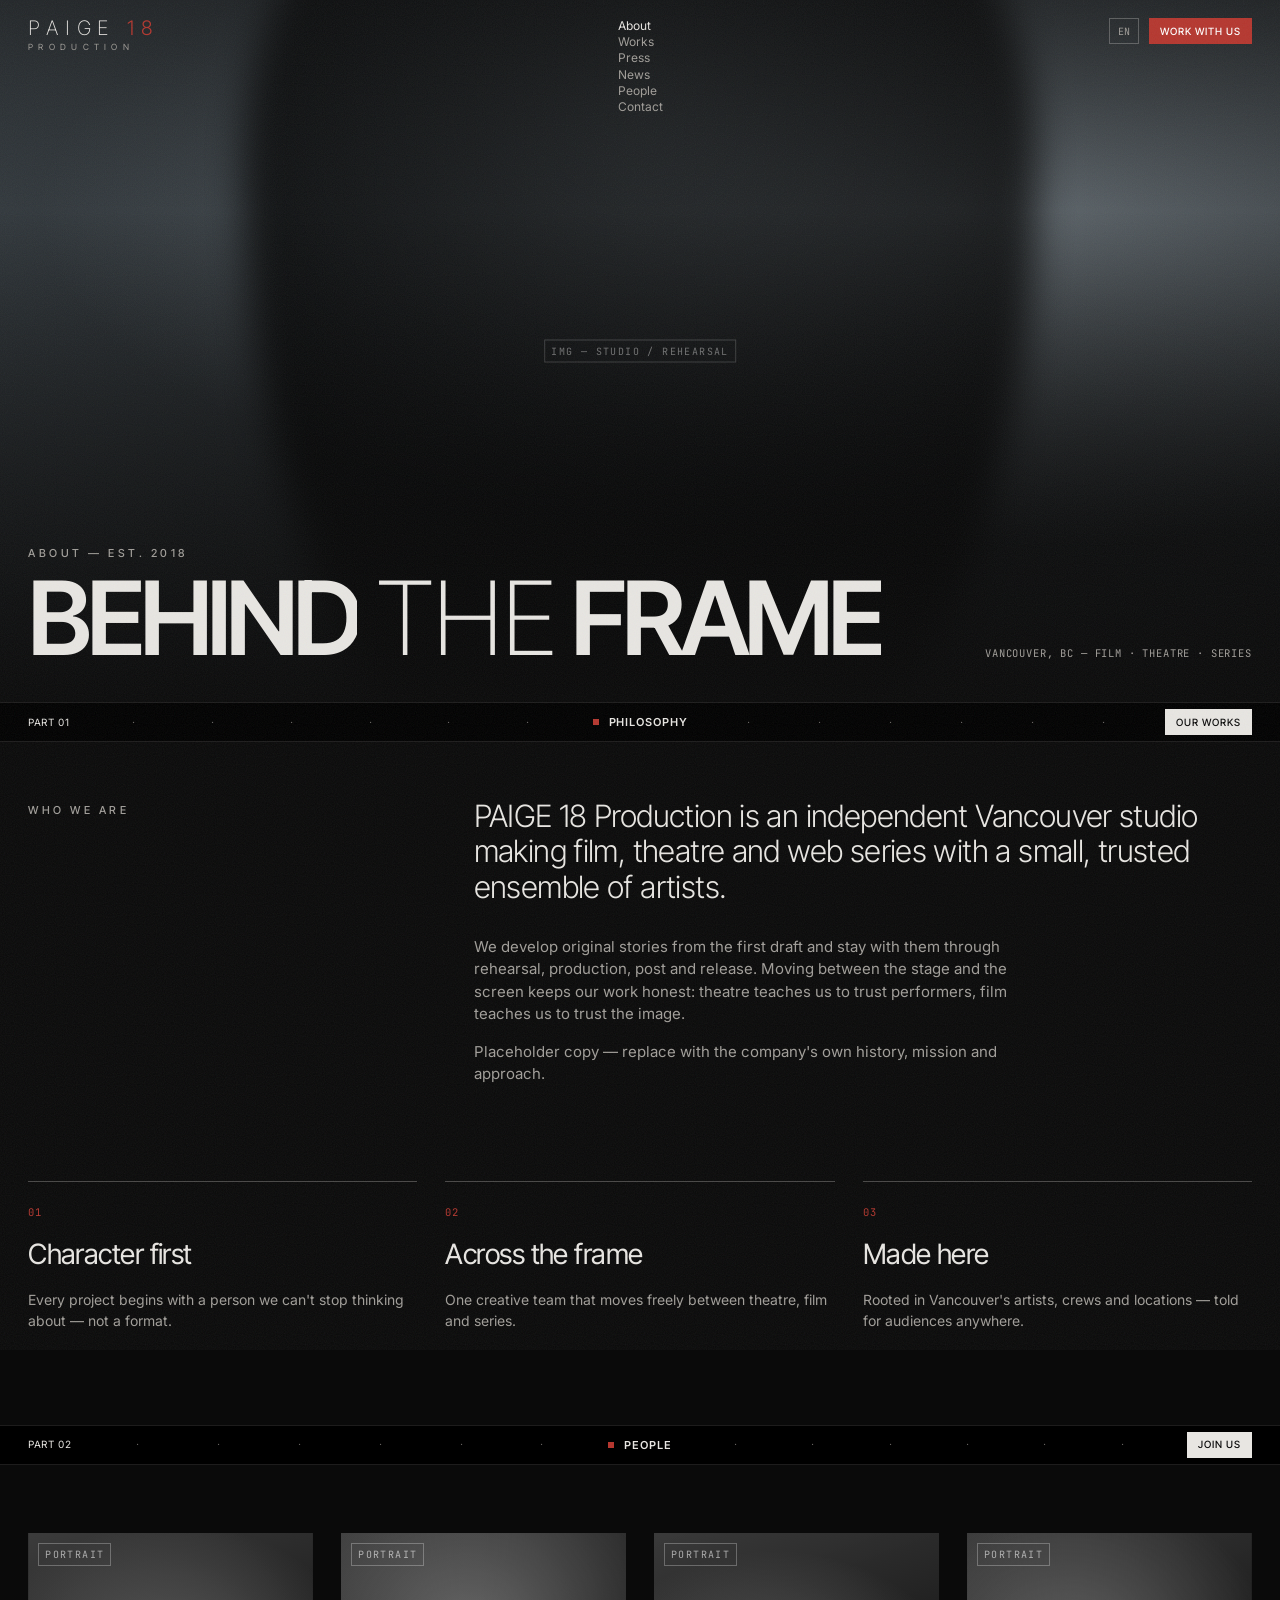
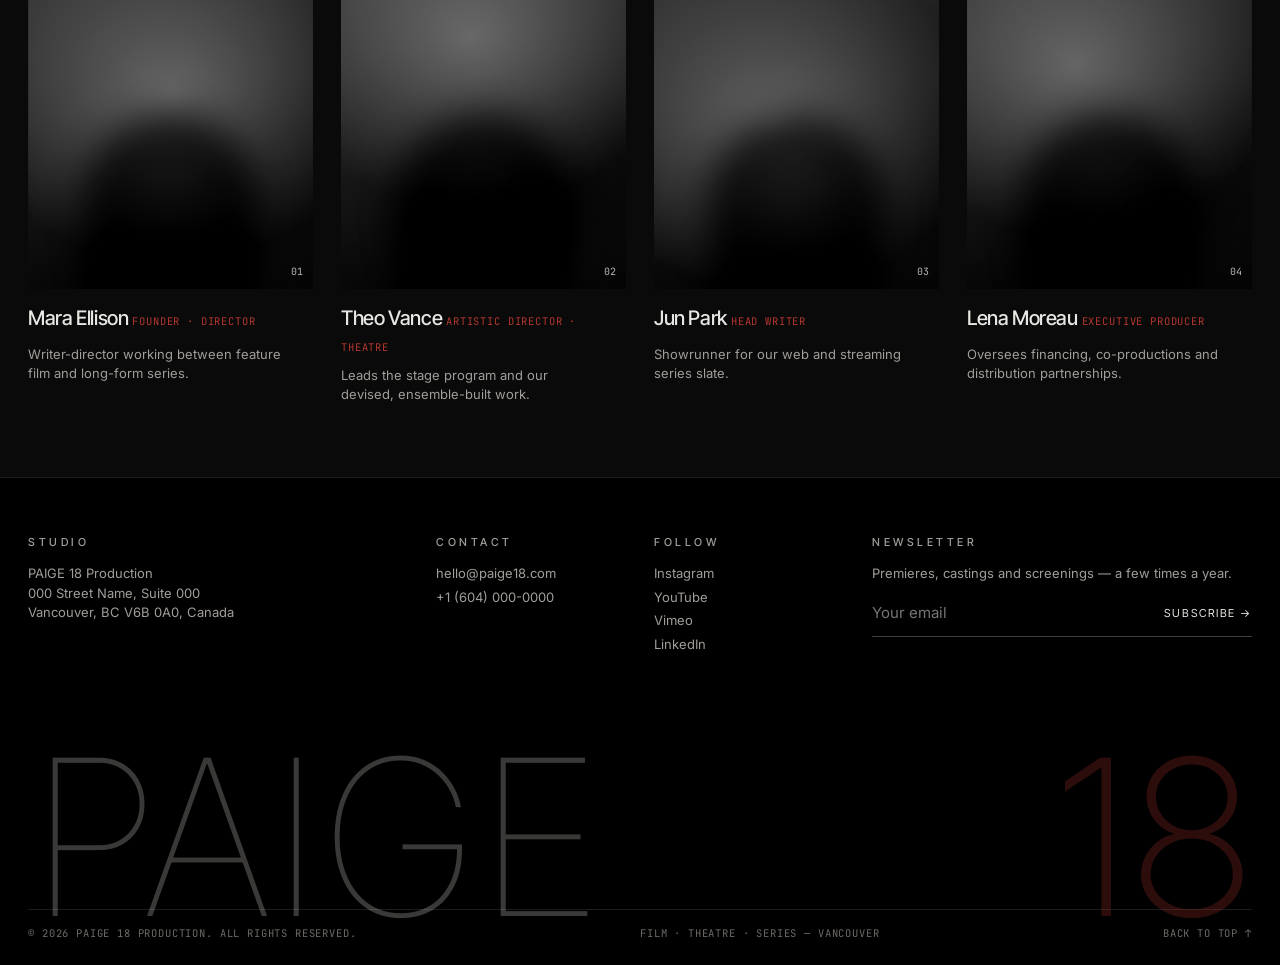
==== commit f0a684cf: "Add motion layer, featured productions slider, news and AI imagery - Intro film-leader loader, split" ====
--- a/about.html
+++ b/about.html
@@ -23,6 +23,7 @@
       <a href="about.html" class="is-active">About</a>
       <a href="index.html#works">Works</a>
       <a href="index.html#press">Press</a>
+      <a href="index.html#news">News</a>
       <a href="index.html#people">People</a>
       <a href="index.html#contact">Contact</a>
     </nav>
@@ -35,7 +36,7 @@
 
   <main>
     <section class="subhero">
-      <div data-ph="IMG — STUDIO / REHEARSAL" data-tone="205,10" class="ph--center"></div>
+      <div data-ph="IMG — STUDIO / REHEARSAL" data-tone="205,10" data-key="reel" class="ph--center"></div>
       <div class="subhero__inner">
         <div>
           <span class="label">About — Est. 2018</span>
@@ -103,5 +104,6 @@
 
   <script src="assets/js/data.js"></script>
   <script src="assets/js/main.js"></script>
+  <script src="assets/js/motion.js"></script>
 </body>
 </html>
--- a/assets/css/style.css
+++ b/assets/css/style.css
@@ -867,3 +867,197 @@
 .hero__media.ph::after { left: auto; top: auto; right: var(--gutter); bottom: 130px; transform: none; }
 .work__poster .ph::after { left: 50%; top: 50%; transform: translate(-50%, -50%); }
 .work__preview .ph::after { top: 40%; }
+
+/* =========================================================
+   MOTION
+   ========================================================= */
+
+/* --- intro / film-leader loader --- */
+.intro {
+  position: fixed; inset: 0; z-index: 200;
+  background: #050505;
+  display: grid; place-items: center;
+  transition: clip-path 1.1s cubic-bezier(0.77, 0, 0.18, 1);
+  clip-path: inset(0 0 0 0);
+}
+.intro.is-done { clip-path: inset(0 0 100% 0); pointer-events: none; }
+.intro__ring { position: absolute; width: min(46vw, 340px); aspect-ratio: 1; border-radius: 50%; border: 1px solid var(--line-strong); }
+.intro__ring::before { content: ""; position: absolute; inset: 14%; border-radius: 50%; border: 1px solid var(--line); }
+.intro__sweep {
+  position: absolute; width: min(46vw, 340px); aspect-ratio: 1; border-radius: 50%;
+  background: conic-gradient(from 0deg, rgba(181, 55, 47, 0.45), transparent 25%);
+  animation: sweep 0.9s linear infinite;
+}
+.intro__cross { position: absolute; inset: 0; pointer-events: none; }
+.intro__cross::before, .intro__cross::after { content: ""; position: absolute; background: var(--line); }
+.intro__cross::before { left: 50%; top: 0; bottom: 0; width: 1px; }
+.intro__cross::after { top: 50%; left: 0; right: 0; height: 1px; }
+@keyframes sweep { to { transform: rotate(360deg); } }
+.intro__num { position: relative; font-family: var(--font-logo); font-weight: 100; font-size: clamp(80px, 14vw, 200px); line-height: 1; letter-spacing: -0.04em; font-variant-numeric: tabular-nums; }
+.intro__word { position: absolute; bottom: 40px; left: var(--gutter); right: var(--gutter); display: flex; justify-content: space-between; }
+.intro__word .mono { color: var(--fg-dim); }
+
+/* --- split text (line / word mask reveal) --- */
+.split .w { display: inline-block; overflow: hidden; vertical-align: top; padding-bottom: 0.06em; margin-bottom: -0.06em; }
+.split .w > i { display: inline-block; font-style: normal; transform: translateY(105%); transition: transform 1.1s var(--ease); transition-delay: calc(var(--i) * 70ms + var(--d, 0ms)); }
+.split.is-in .w > i, body.loaded .hero .split .w > i { transform: none; }
+.hero .split .w > i { transition-delay: calc(var(--i) * 90ms + 300ms); }
+
+/* fade-up items in hero after load */
+.hero .fx { opacity: 0; transform: translateY(14px); transition: opacity 1s var(--ease), transform 1s var(--ease); transition-delay: var(--d, 900ms); }
+body.loaded .hero .fx { opacity: 1; transform: none; }
+
+/* --- hero media ken burns --- */
+.hero__media img, .hero__media video { animation: kenburns 24s ease-in-out infinite alternate; transform-origin: 60% 40%; }
+@keyframes kenburns { from { transform: scale(1.04); } to { transform: scale(1.14) translate(-1.5%, -1%); } }
+.hero__media { transform: scale(1.12); transition: transform 2.4s var(--ease); }
+body.loaded .hero__media { transform: none; }
+
+/* scroll cue */
+.scroll-cue { position: absolute; left: 50%; bottom: 34px; width: 1px; height: 56px; background: var(--line); overflow: hidden; transform: translateX(-50%); }
+.scroll-cue::after { content: ""; position: absolute; left: 0; top: -40%; width: 1px; height: 40%; background: var(--red); animation: cue 2s var(--ease) infinite; }
+@keyframes cue { to { top: 100%; } }
+
+/* --- image curtain reveal --- */
+.wipe { clip-path: inset(0 0 100% 0); transition: clip-path 1.3s cubic-bezier(0.77, 0, 0.18, 1); }
+.wipe > .ph, .wipe.ph > img { transform: scale(1.18); transition: transform 1.8s var(--ease); }
+.wipe.is-in { clip-path: inset(0 0 0 0); }
+.wipe.is-in > .ph, .wipe.is-in.ph > img { transform: none; }
+.grid-works .work { transition-delay: calc(var(--n, 0) * 80ms); }
+.grid-works .work .work__poster.wipe { transition-delay: calc(var(--n, 0) * 80ms); }
+
+/* --- filter transitions --- */
+.work.is-filtering { opacity: 0; transform: translateY(12px) scale(0.98); }
+.work { transition: opacity 0.45s var(--ease), transform 0.45s var(--ease); }
+
+/* --- parallax words --- */
+.about__word, .footer__word { will-change: transform; }
+
+/* --- partbar scramble --- */
+.partbar__center { font-variant-numeric: tabular-nums; }
+
+/* --- custom cursor --- */
+.cursor {
+  position: fixed; left: 0; top: 0; z-index: 150; pointer-events: none;
+  width: 10px; height: 10px; margin: -5px 0 0 -5px; border-radius: 50%;
+  background: var(--red);
+  display: grid; place-items: center;
+  font-family: var(--font-mono); font-size: 0; letter-spacing: 0.14em; color: #fff;
+  transition: width 0.35s var(--ease), height 0.35s var(--ease), margin 0.35s var(--ease), font-size 0.2s, background 0.3s;
+  mix-blend-mode: normal;
+}
+.cursor.is-hover { width: 74px; height: 74px; margin: -37px 0 0 -37px; font-size: 10px; background: rgba(181, 55, 47, 0.9); }
+.cursor.is-link { width: 34px; height: 34px; margin: -17px 0 0 -17px; background: transparent; border: 1px solid var(--fg); }
+@media (hover: none), (max-width: 860px) { .cursor { display: none; } }
+
+/* --- people hover line --- */
+.person h3 { position: relative; display: inline-block; }
+.person h3::after { content: ""; position: absolute; left: 0; bottom: -2px; height: 1px; width: 100%; background: var(--red); transform: scaleX(0); transform-origin: left; transition: transform 0.6s var(--ease); }
+.person:hover h3::after { transform: scaleX(1); }
+
+/* --- laurel / quote stagger --- */
+.laurels .laurel { opacity: 0; transform: translateY(16px); transition: opacity 0.8s var(--ease), transform 0.8s var(--ease), color 0.3s; transition-delay: calc(var(--n, 0) * 110ms); }
+.laurels.is-in .laurel { opacity: 1; transform: none; }
+.laurel svg { transition: transform 1.2s var(--ease); }
+.laurel:hover svg { transform: translate(-50%, -50%) rotate(-8deg) scale(1.06); }
+
+/* --- reel strip floating --- */
+.reel__strip .ph { animation: float 6s ease-in-out infinite alternate; animation-delay: calc(var(--n, 0) * -1.2s); }
+@keyframes float { from { transform: translateY(-10px); } to { transform: translateY(10px); } }
+.reel__bar i { animation: progress 30s linear infinite; }
+@keyframes progress { from { width: 0; } to { width: 100%; } }
+
+@media (prefers-reduced-motion: reduce) {
+  .intro { display: none; }
+  .split .w > i, .wipe, .wipe > .ph, .hero .fx, .laurels .laurel { transform: none !important; opacity: 1 !important; clip-path: none !important; }
+}
+
+/* =========================================================
+   FEATURED PRODUCTIONS (full-bleed show slider)
+   ========================================================= */
+.feat { position: relative; height: 92vh; min-height: 620px; overflow: hidden; background: #000; }
+.feat__slide { position: absolute; inset: 0; visibility: hidden; opacity: 0; transition: opacity 1.2s var(--ease), visibility 0s linear 1.2s; }
+.feat__slide.is-active { visibility: visible; opacity: 1; transition: opacity 1.2s var(--ease), visibility 0s; z-index: 1; }
+.feat__bg { position: absolute; inset: 0; overflow: hidden; }
+.feat__bg .ph { position: absolute; inset: -6%; filter: blur(26px) brightness(0.42) saturate(0.8); transform: scale(1.12); }
+.feat__bg .ph::after { display: none; }
+.feat__slide.is-active .feat__bg .ph { animation: featZoom 9s ease-out forwards; }
+@keyframes featZoom { from { transform: scale(1.22); } to { transform: scale(1.08); } }
+.feat__slide::after {
+  content: ""; position: absolute; inset: 0; pointer-events: none;
+  background: linear-gradient(90deg, rgba(0,0,0,0.85) 0%, rgba(0,0,0,0.35) 55%, rgba(0,0,0,0.2) 100%), linear-gradient(0deg, rgba(0,0,0,0.9), transparent 40%);
+}
+.feat__poster {
+  position: absolute; z-index: 2;
+  right: calc(var(--gutter) + 4vw); top: 50%;
+  height: 70%; max-height: 640px; aspect-ratio: 2 / 3; max-width: 40vw;
+  transform: translateY(-46%);
+  box-shadow: 0 40px 90px rgba(0,0,0,0.7);
+  clip-path: inset(100% 0 0 0);
+  transition: clip-path 1.2s cubic-bezier(0.77, 0, 0.18, 1) 0.2s, transform 1.6s var(--ease) 0.2s;
+}
+.feat__poster .ph { position: absolute; inset: 0; }
+.feat__slide.is-active .feat__poster { clip-path: inset(0 0 0 0); transform: translateY(-50%); }
+.feat__copy { position: absolute; z-index: 2; left: var(--gutter); bottom: 150px; max-width: min(760px, 58vw); }
+.feat__copy > * { opacity: 0; transform: translateY(30px); transition: opacity 0.9s var(--ease), transform 1.1s var(--ease); }
+.feat__slide.is-active .feat__copy > * { opacity: 1; transform: none; }
+.feat__slide.is-active .feat__copy > :nth-child(1) { transition-delay: 0.35s; }
+.feat__slide.is-active .feat__copy > :nth-child(2) { transition-delay: 0.45s; }
+.feat__slide.is-active .feat__copy > :nth-child(3) { transition-delay: 0.6s; }
+.feat__slide.is-active .feat__copy > :nth-child(4) { transition-delay: 0.72s; }
+.feat__kicker { display: inline-flex; align-items: center; gap: 10px; color: var(--fg-dim); }
+.feat__title {
+  margin: 14px 0 0;
+  font-family: var(--font-display); font-weight: 600;
+  font-size: clamp(52px, 9vw, 172px); line-height: 0.84; letter-spacing: -0.055em;
+  text-transform: uppercase; text-wrap: balance;
+}
+.feat__log { margin: 20px 0 0; max-width: 44ch; font-size: 15px; color: var(--fg-dim); }
+.feat__ui { position: absolute; z-index: 3; top: 26px; right: var(--gutter); display: flex; align-items: center; gap: 18px; }
+.feat__count { color: var(--fg-dim); }
+.feat__count b { color: var(--fg); font-weight: 400; }
+.feat__arrows { display: flex; gap: 6px; }
+.feat__arrows button { width: 40px; height: 40px; border: 1px solid var(--line-strong); transition: all 0.3s var(--ease); }
+.feat__arrows button:hover { background: var(--red); border-color: var(--red); }
+.feat__nav { position: absolute; z-index: 3; left: 0; right: 0; bottom: 0; display: grid; grid-template-columns: repeat(4, 1fr); padding: 0 var(--gutter) 24px; gap: var(--gutter); }
+.feat__tab { text-align: left; display: flex; flex-direction: column; gap: 6px; padding-top: 14px; color: var(--muted); position: relative; transition: color 0.3s; }
+.feat__tab b { font-family: var(--font-display); font-weight: 500; font-size: 15px; letter-spacing: -0.01em; color: inherit; }
+.feat__tab:hover, .feat__tab.is-active { color: var(--fg); }
+.feat__bar { position: absolute; left: 0; right: 0; top: 0; height: 1px; background: var(--line-strong); }
+.feat__bar i { position: absolute; left: 0; top: 0; bottom: 0; width: 0; background: var(--red); }
+.feat__tab.is-active .feat__bar i { animation: featBar var(--dur, 6500ms) linear forwards; }
+@keyframes featBar { to { width: 100%; } }
+
+/* =========================================================
+   NEWS
+   ========================================================= */
+.news { padding: 40px var(--gutter) 72px; }
+.news__grid { display: grid; grid-template-columns: repeat(3, 1fr); gap: var(--gutter); }
+.news-card { display: flex; flex-direction: column; gap: 12px; }
+.news-card__img { aspect-ratio: 16 / 10; position: relative; overflow: hidden; }
+.news-card__img .ph { position: absolute; inset: 0; transition: transform 1.2s var(--ease); }
+.news-card__img img { object-position: center 30%; }
+.news-card:hover .news-card__img .ph { transform: scale(1.06); }
+.news-card__meta { display: flex; justify-content: space-between; color: var(--muted); padding-top: 4px; }
+.news-card h3 { margin: 0; font-family: var(--font-display); font-weight: 400; font-size: clamp(18px, 1.6vw, 24px); line-height: 1.15; letter-spacing: -0.02em; text-wrap: balance; }
+.news-card__more { color: var(--fg-dim); transition: color 0.3s; }
+.news-card:hover .news-card__more { color: var(--red); }
+
+/* real images: keep them cinematic */
+.ph.has-media img { filter: saturate(0.9) contrast(1.04); }
+.person__img .ph.has-media { filter: grayscale(1) contrast(1.05); }
+.reel__strip .ph.has-media img { object-position: center 35%; }
+.stills .still-1 img { object-position: center 20%; }
+.stills .still-2 img { object-position: center 70%; }
+
+@media (max-width: 860px) {
+  .feat { height: 86vh; min-height: 560px; }
+  .feat__poster { display: none; }
+  .feat__copy { right: var(--gutter); max-width: none; bottom: 110px; }
+  .feat__log { font-size: 13px; }
+  .feat__nav { grid-template-columns: repeat(4, 1fr); gap: 6px; }
+  .feat__tab b, .feat__tab .mono { display: none; }
+  .feat__tab { padding-top: 0; height: 14px; }
+  .feat__bg .ph { filter: blur(0) brightness(0.5) saturate(0.85); inset: 0; }
+  .news__grid { grid-template-columns: 1fr; }
+}
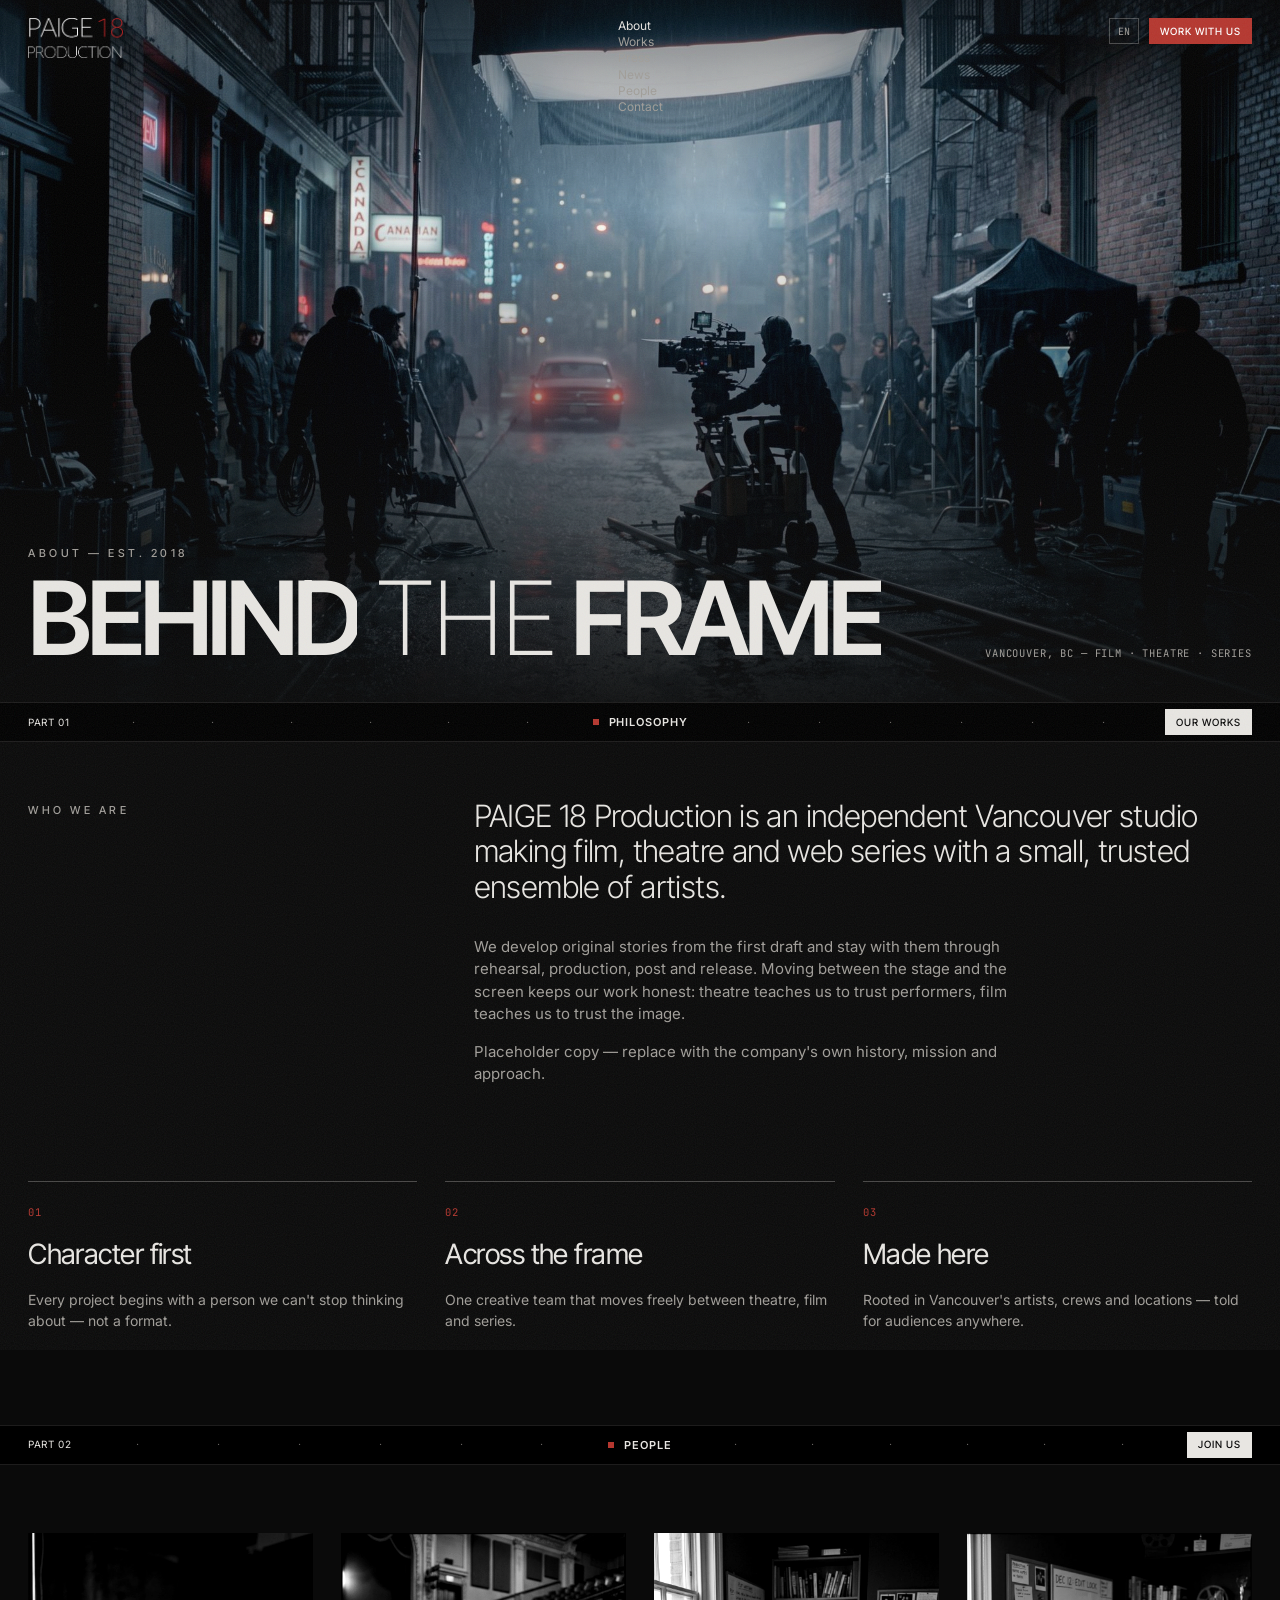
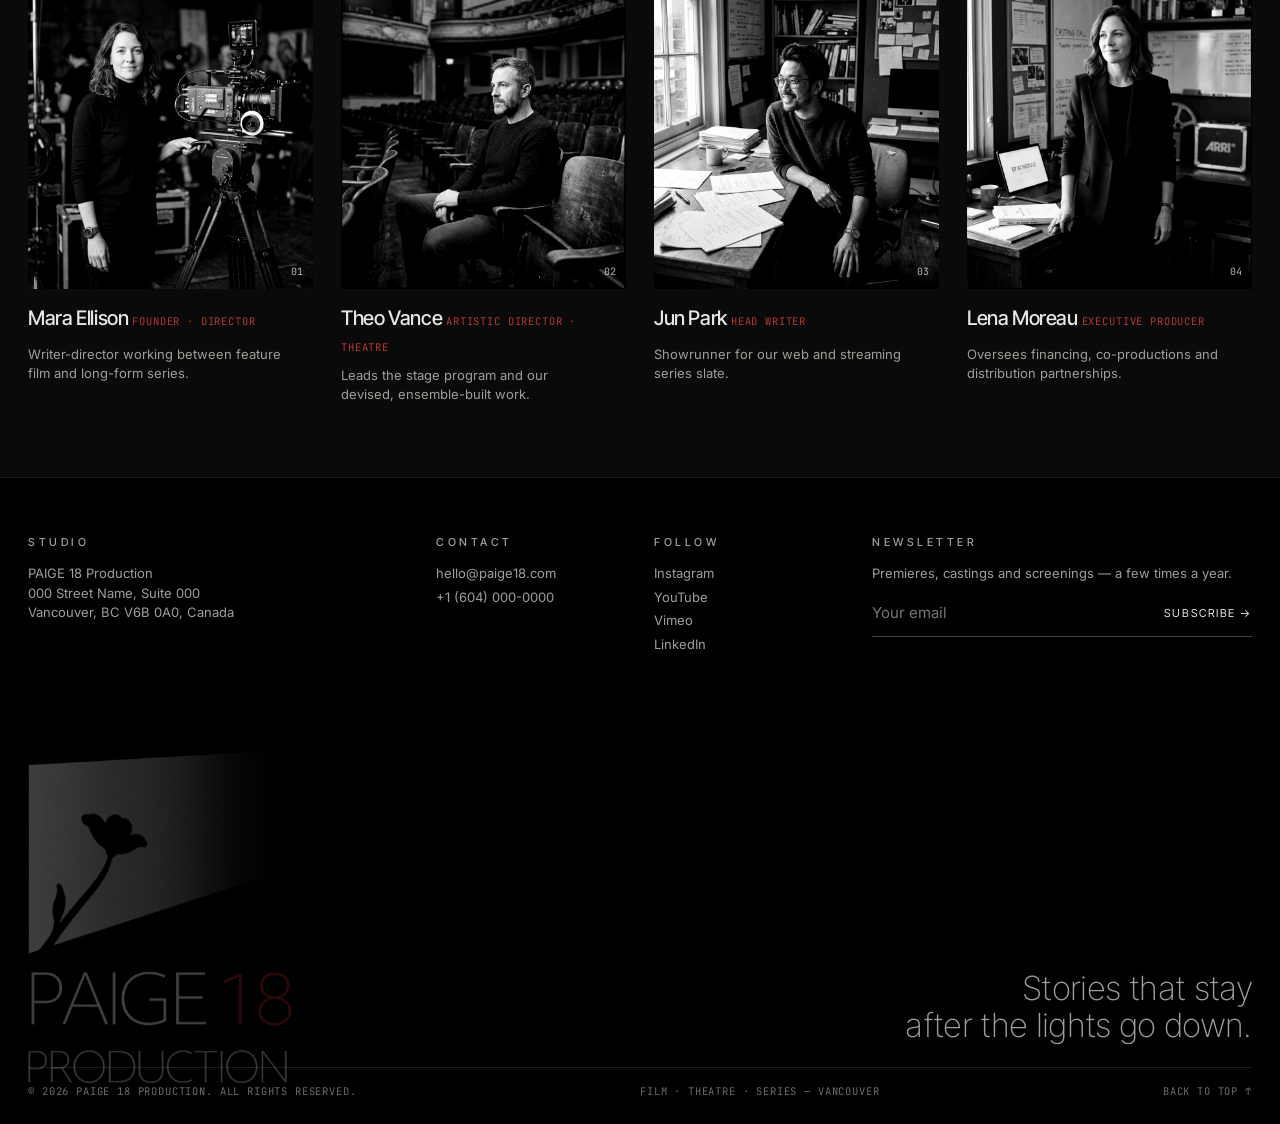
==== commit c833d3c7: "Use the PAIGE 18 logo in header, intro, footer and favicon Header shows the PAIGE 18 / PRODUCTION wo" ====
--- a/about.html
+++ b/about.html
@@ -5,6 +5,7 @@
   <meta name="viewport" content="width=device-width, initial-scale=1">
   <title>About — PAIGE 18 Production</title>
   <meta name="description" content="PAIGE 18 Production is a Vancouver-based studio producing film, theatre and web series.">
+  <link rel="icon" type="image/png" href="assets/img/favicon.png">
   <link rel="preconnect" href="https://fonts.googleapis.com">
   <link rel="preconnect" href="https://fonts.gstatic.com" crossorigin>
   <link href="https://fonts.googleapis.com/css2?family=Inter+Tight:wght@100;200;300;400;500;600;700&family=Inter:wght@300;400;500;600&family=JetBrains+Mono:wght@400&display=swap" rel="stylesheet">
@@ -16,8 +17,7 @@
   <!-- ============ HEADER ============ -->
   <header class="header">
     <a href="index.html" class="logo" aria-label="PAIGE 18 Production home">
-      <b>PAIGE <span>18</span></b>
-      <small>PRODUCTION</small>
+      <img src="assets/img/logo-wordmark.png" alt="PAIGE 18 Production" width="95" height="40">
     </a>
     <nav class="nav" aria-label="Primary">
       <a href="about.html" class="is-active">About</a>
@@ -98,7 +98,10 @@
         <form class="newsletter" id="newsletter"><input type="email" placeholder="Your email" aria-label="Email" required><button type="submit">Subscribe →</button></form>
       </div>
     </div>
-    <div class="footer__word" aria-hidden="true">Paige<span>18</span></div>
+    <div class="footer__brand">
+      <img src="assets/img/logo.png" alt="PAIGE 18 Production" width="393" height="488" loading="lazy">
+      <p class="footer__tag">Stories that stay<br>after the lights go down.</p>
+    </div>
     <div class="footer__bottom mono"><span>© <span id="year"></span> PAIGE 18 Production. All rights reserved.</span><span>Film · Theatre · Series — Vancouver</span><a href="#">Back to top ↑</a></div>
   </footer>
 
--- a/assets/css/style.css
+++ b/assets/css/style.css
@@ -260,6 +260,7 @@
   position: absolute; inset: 0; z-index: -1;
   background:
     linear-gradient(180deg, rgba(10, 10, 10, 0.55) 0%, transparent 28%, transparent 60%, rgba(10, 10, 10, 0.9) 100%),
+    linear-gradient(90deg, rgba(10, 10, 10, 0.78) 0%, rgba(10, 10, 10, 0.35) 45%, transparent 70%),
     radial-gradient(120% 90% at 50% 50%, transparent 50%, rgba(0, 0, 0, 0.6) 100%);
 }
 .hero__grid {
@@ -1061,3 +1062,32 @@
   .feat__bg .ph { filter: blur(0) brightness(0.5) saturate(0.85); inset: 0; }
   .news__grid { grid-template-columns: 1fr; }
 }
+
+/* =========================================================
+   LOGO
+   ========================================================= */
+.logo { display: inline-block; line-height: 0; }
+.logo img { height: 40px; width: auto; transition: opacity 0.3s; }
+.logo:hover img { opacity: 0.8; }
+.header.is-scrolled .logo img { height: 34px; }
+
+/* intro: spotlight logo reveal */
+.intro__logo {
+  position: relative;
+  height: min(44vh, 340px); width: auto;
+  clip-path: inset(0 100% 0 0);
+  filter: brightness(1.4) blur(6px);
+  opacity: 0;
+  transition: clip-path 1.5s cubic-bezier(0.77, 0, 0.18, 1), filter 1.6s var(--ease), opacity 0.6s;
+}
+.intro.is-on .intro__logo { clip-path: inset(0 0 0 0); filter: none; opacity: 1; }
+.intro__word .intro__num { position: static; font-family: var(--font-mono); font-size: 10.5px; font-weight: 400; letter-spacing: 0.08em; color: var(--red); }
+
+/* footer brand */
+.footer__brand { margin-top: 56px; display: flex; justify-content: space-between; align-items: flex-end; gap: 24px; }
+.footer__brand img { height: clamp(180px, 26vw, 360px); width: auto; will-change: transform; }
+.footer .footer__tag { font-family: var(--font-display); font-weight: 200; font-size: clamp(22px, 2.6vw, 40px); line-height: 1.1; letter-spacing: -0.02em; text-align: right; color: var(--fg-dim); margin: 0; }
+@media (max-width: 560px) {
+  .footer__brand { flex-direction: column; align-items: flex-start; }
+  .footer__tag { text-align: left; }
+}
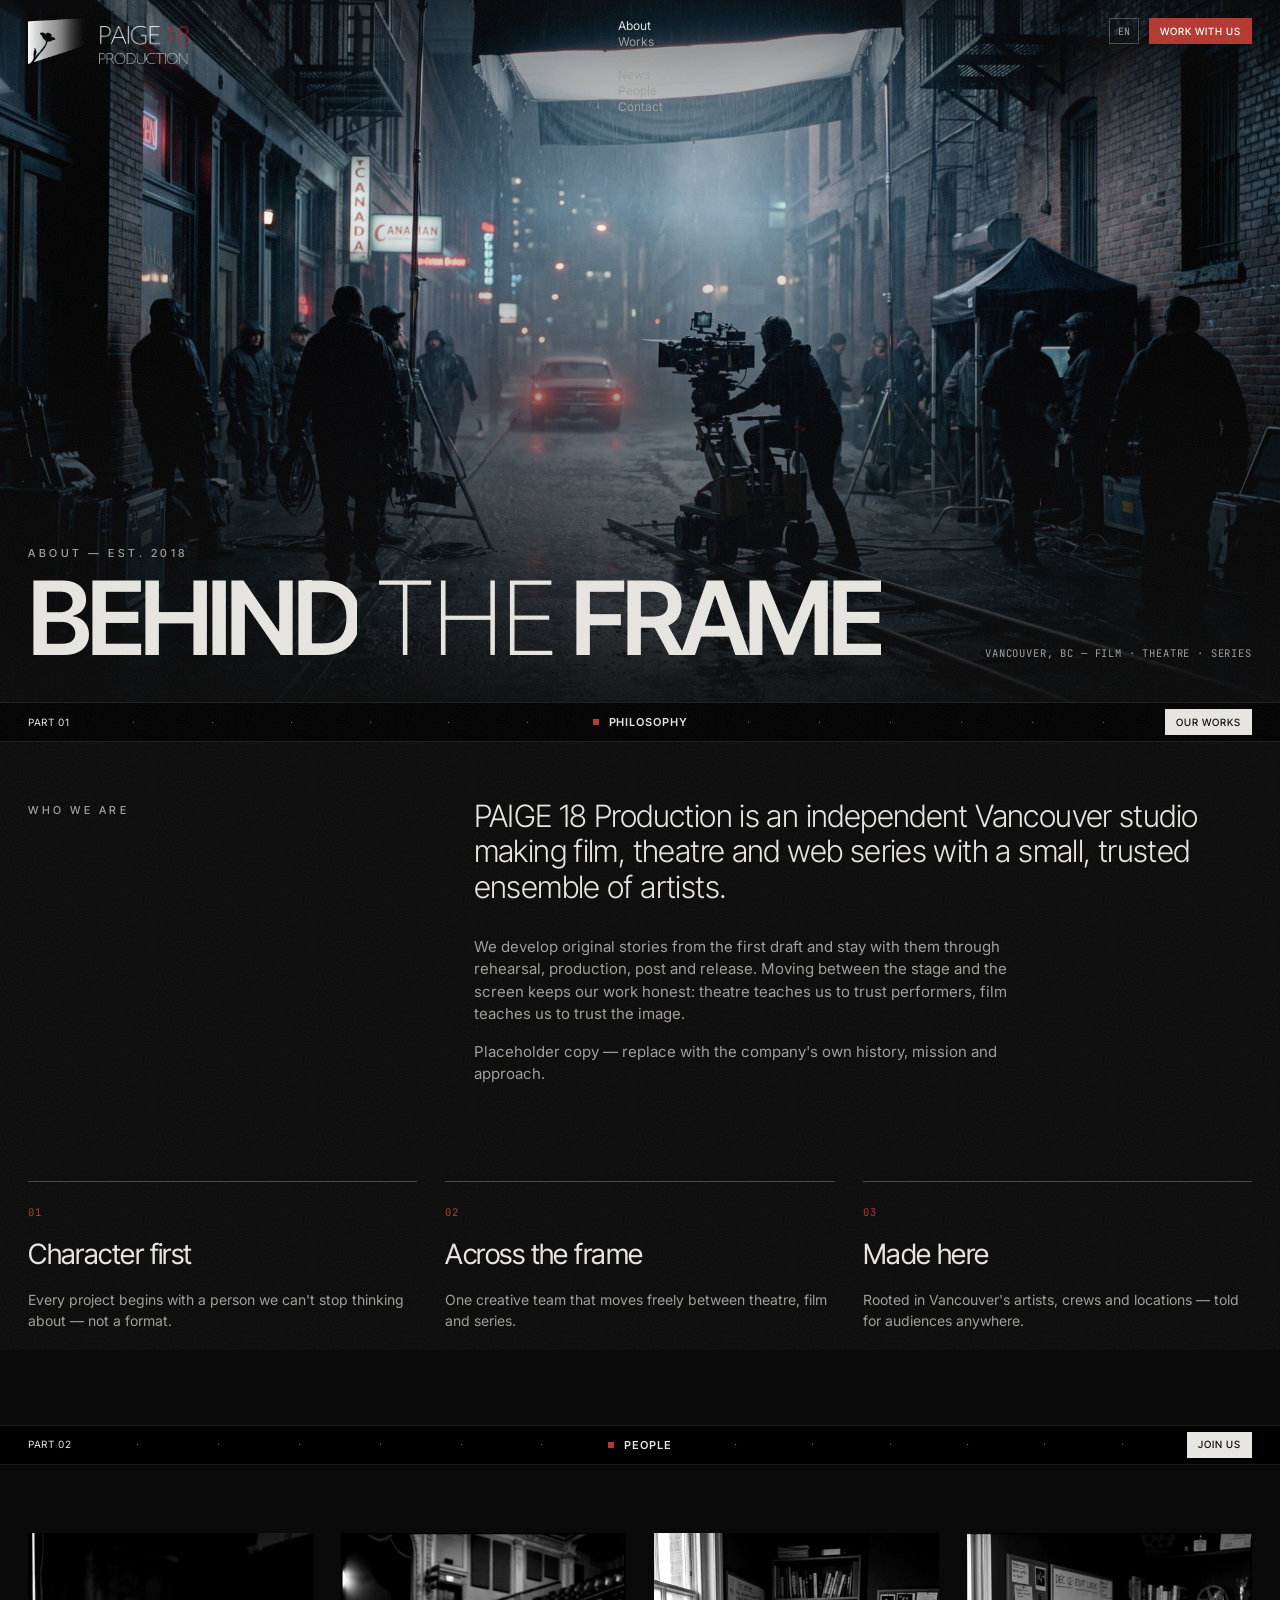
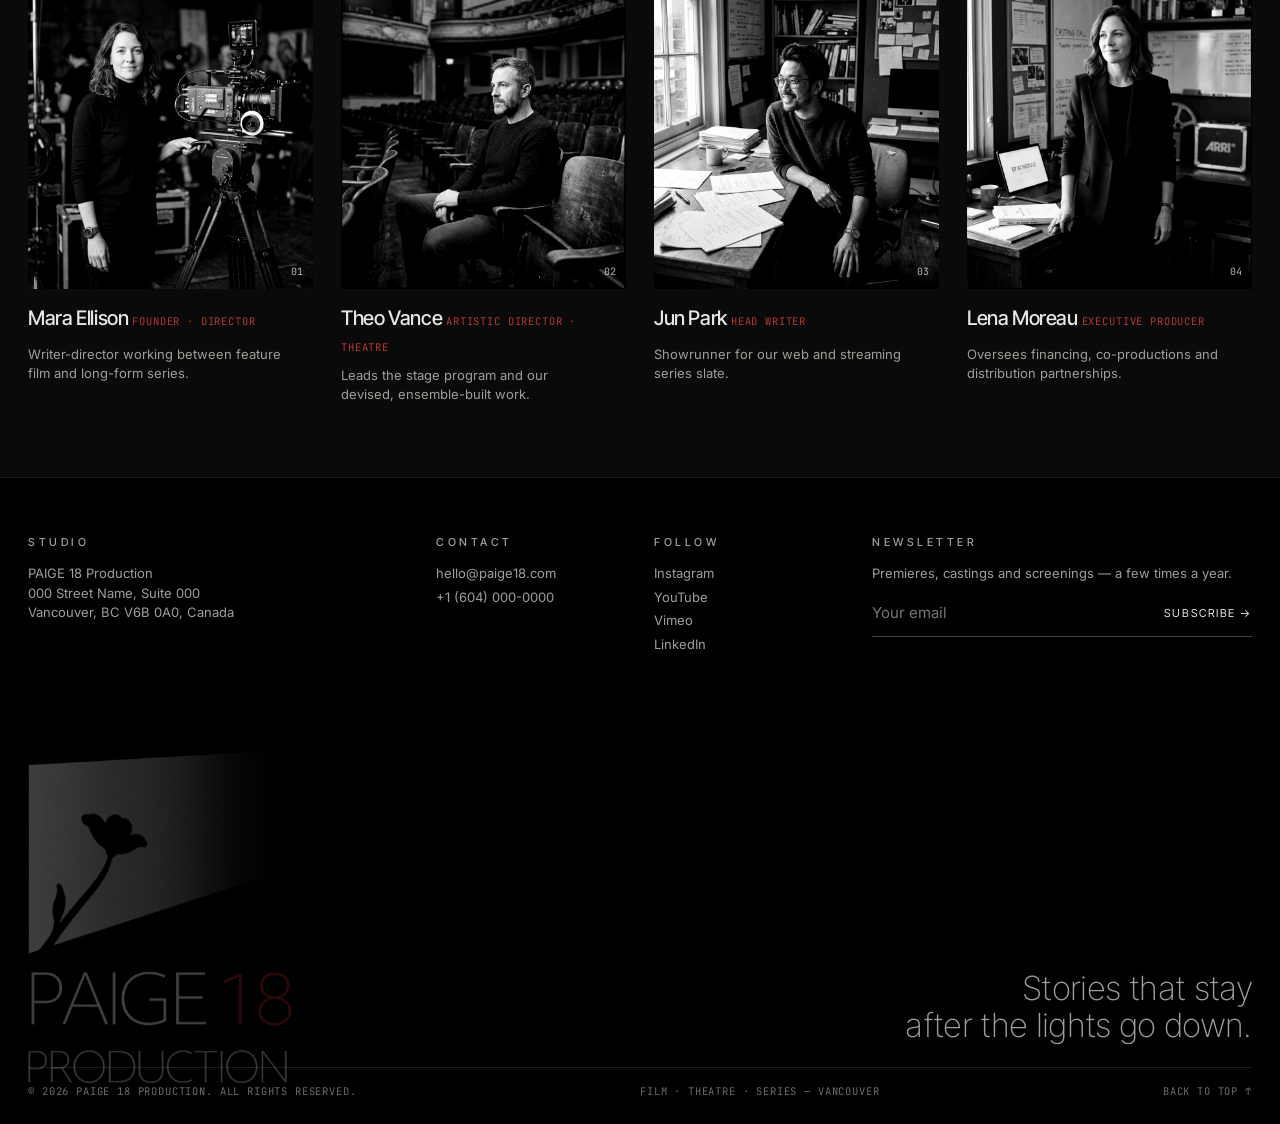
==== commit f6566925: "Show full logo lockup in header, flower mark only on mobile The old stacked .logo rule (column flex)" ====
--- a/about.html
+++ b/about.html
@@ -17,7 +17,8 @@
   <!-- ============ HEADER ============ -->
   <header class="header">
     <a href="index.html" class="logo" aria-label="PAIGE 18 Production home">
-      <img src="assets/img/logo-wordmark.png" alt="PAIGE 18 Production" width="95" height="40">
+      <img class="logo__mark" src="assets/img/logo-mark.png" alt="" width="392" height="298">
+      <img class="logo__word" src="assets/img/logo-wordmark.png" alt="PAIGE 18 Production" width="386" height="163">
     </a>
     <nav class="nav" aria-label="Primary">
       <a href="about.html" class="is-active">About</a>
--- a/assets/css/style.css
+++ b/assets/css/style.css
@@ -1091,3 +1091,16 @@
   .footer__brand { flex-direction: column; align-items: flex-start; }
   .footer__tag { text-align: left; }
 }
+
+/* header lockup: spotlight mark + wordmark (mark only on phones) */
+.header .logo { display: inline-flex; flex-direction: row; align-items: flex-end; gap: 10px; line-height: 0; justify-self: start; }
+.header .logo img { width: auto; transition: height 0.4s var(--ease), opacity 0.3s; }
+.header .logo .logo__mark { height: 46px; }
+.header .logo .logo__word { height: 38px; }
+.header.is-scrolled .logo .logo__mark { height: 38px; }
+.header.is-scrolled .logo .logo__word { height: 32px; }
+@media (max-width: 860px) {
+  .header .logo .logo__word { display: none; }
+  .header .logo .logo__mark { height: 44px; }
+  .header.is-scrolled .logo .logo__mark { height: 34px; }
+}
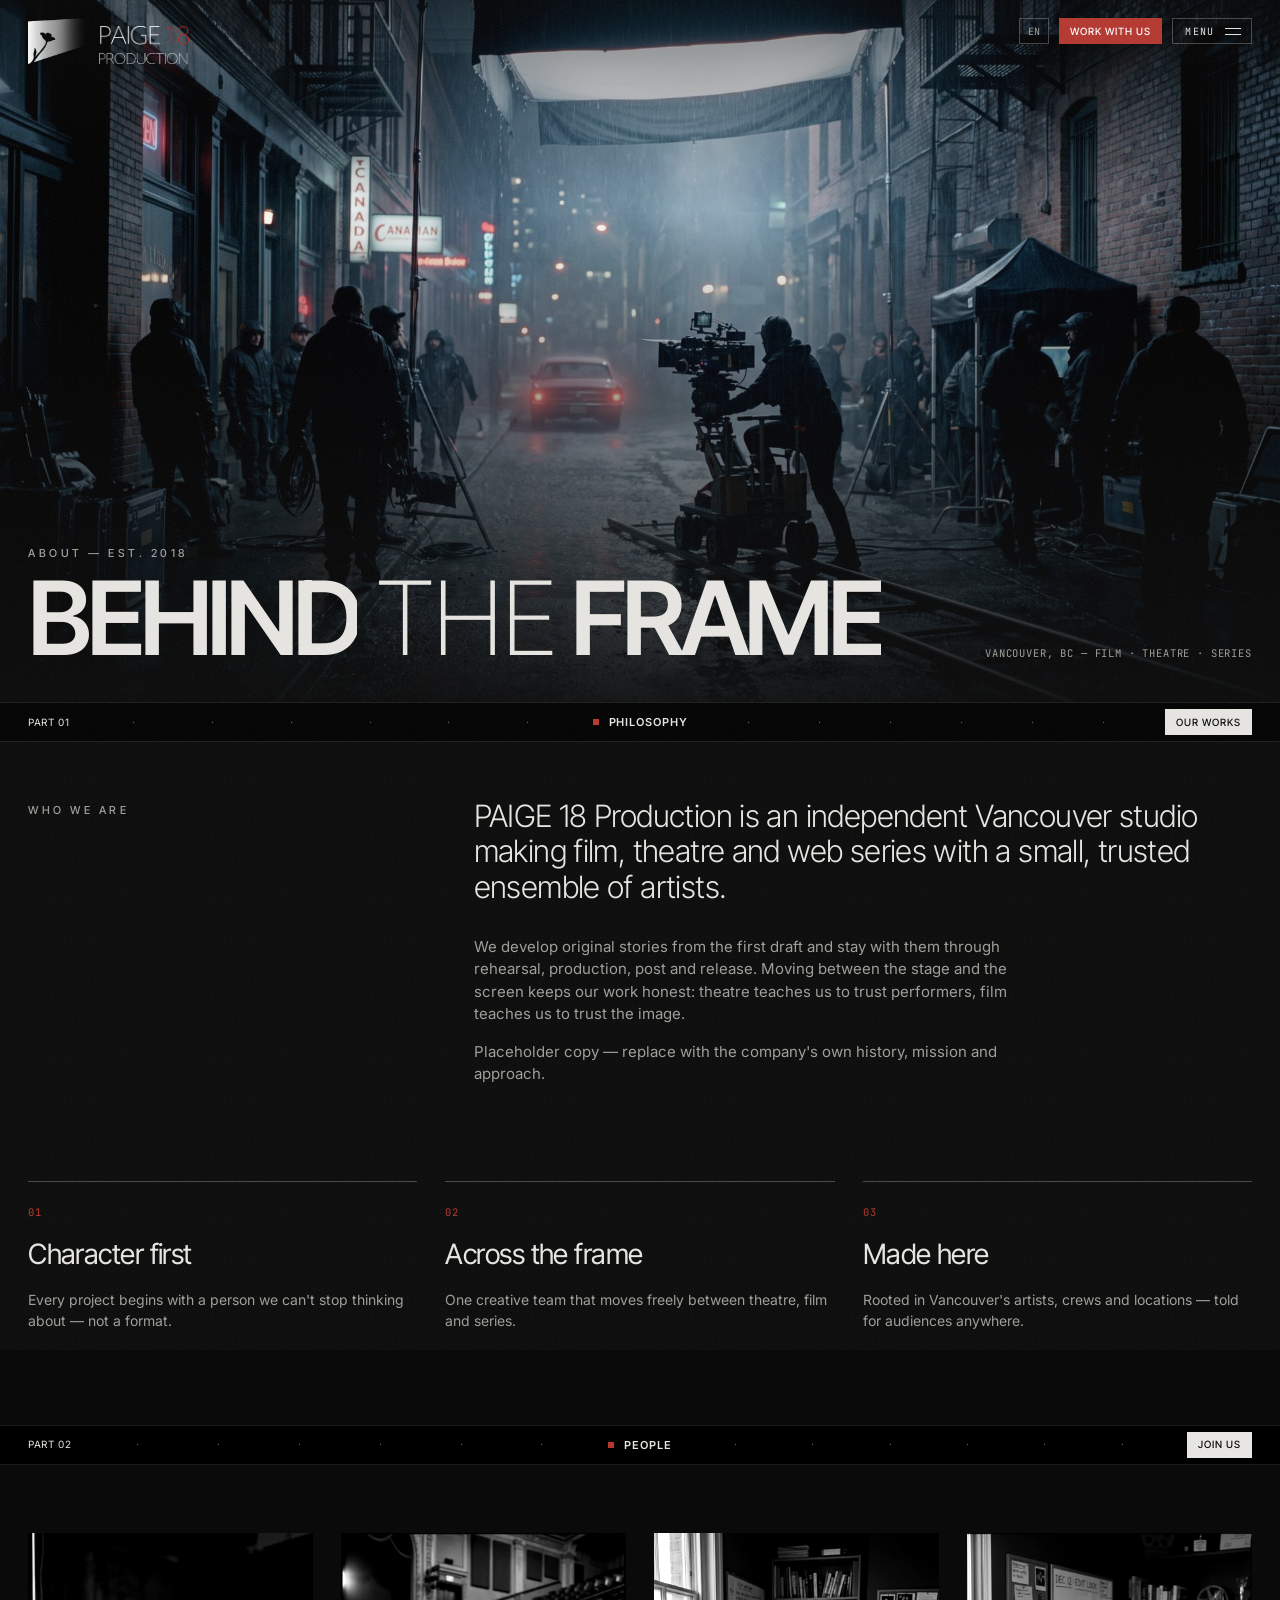
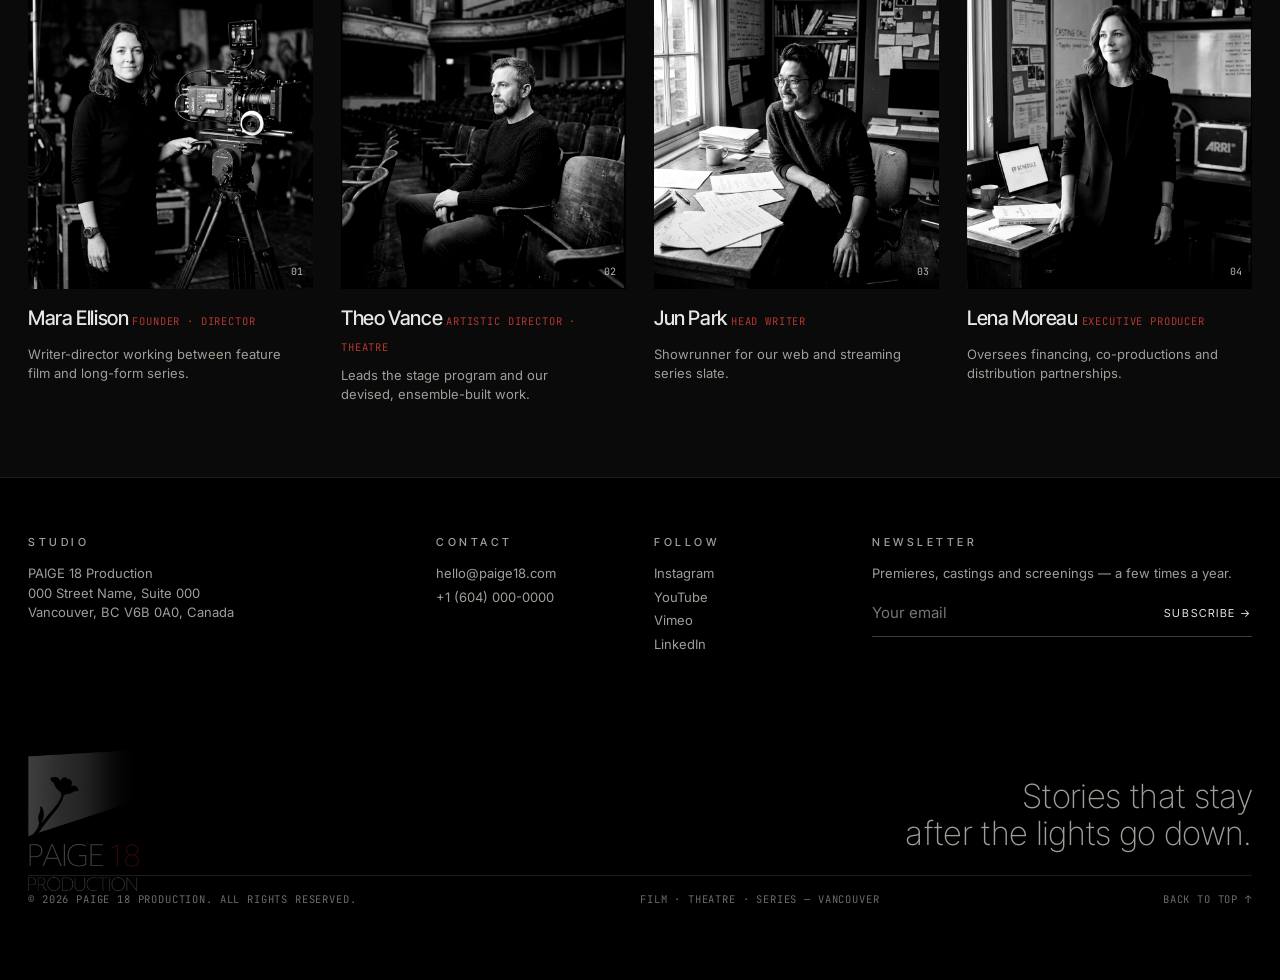
==== commit a5a68a90: "Menu overlay on all widths, cleaner FRAME outline, smaller footer logo - Replace the always-visible " ====
--- a/about.html
+++ b/about.html
@@ -20,18 +20,22 @@
       <img class="logo__mark" src="assets/img/logo-mark.png" alt="" width="392" height="298">
       <img class="logo__word" src="assets/img/logo-wordmark.png" alt="PAIGE 18 Production" width="386" height="163">
     </a>
-    <nav class="nav" aria-label="Primary">
-      <a href="about.html" class="is-active">About</a>
-      <a href="index.html#works">Works</a>
-      <a href="index.html#press">Press</a>
-      <a href="index.html#news">News</a>
-      <a href="index.html#people">People</a>
-      <a href="index.html#contact">Contact</a>
+    <nav class="nav" id="site-menu" aria-label="Primary">
+      <div class="nav__logo"><img src="assets/img/logo.png" alt="PAIGE 18 Production" width="393" height="488"></div>
+      <div class="nav__links">
+        <a href="about.html" class="is-active">About</a>
+        <a href="index.html#works">Works</a>
+        <a href="index.html#press">Press</a>
+        <a href="index.html#news">News</a>
+        <a href="index.html#people">People</a>
+        <a href="index.html#contact">Contact</a>
+      </div>
+      <div class="nav__meta mono"><span>Vancouver, BC — Film · Theatre · Series</span><span>hello@paige18.com</span><span><a href="#">Instagram</a> · <a href="#">YouTube</a> · <a href="#">Vimeo</a></span></div>
     </nav>
     <div class="header__right">
       <span class="lang">EN</span>
       <a href="index.html#contact" class="btn btn--sm btn--red">Work with us</a>
-      <button class="burger" aria-label="Menu"><span></span></button>
+      <button class="burger" aria-label="Open menu" aria-expanded="false" aria-controls="site-menu"><em>Menu</em><span></span></button>
     </div>
   </header>
 
--- a/assets/css/style.css
+++ b/assets/css/style.css
@@ -362,7 +362,16 @@
   margin: 0;
 }
 .about__word--r { text-align: right; }
-.about__word .outline { color: transparent; -webkit-text-stroke: 1px var(--fg); }
+/* outline via shadows, not text-stroke: the variable font's glyphs have overlapping
+   contours (R leg, A bar) that text-stroke would trace as crossing lines */
+.about__word .outline {
+  color: var(--bg-2);
+  text-shadow:
+    1px 0 0 var(--fg), -1px 0 0 var(--fg), 0 1px 0 var(--fg), 0 -1px 0 var(--fg),
+    1px 1px 0 var(--fg), -1px -1px 0 var(--fg), 1px -1px 0 var(--fg), -1px 1px 0 var(--fg);
+}
+.about__word .outline { letter-spacing: -0.03em; }
+.about__word .outline .w { padding-inline: 2px; margin-inline: -2px; }
 .about__col {
   grid-row: 1 / span 3;
   grid-column: 2;
@@ -718,7 +727,7 @@
 /* =========================================================
    FOOTER
    ========================================================= */
-.footer { background: #000; padding: 56px var(--gutter) 24px; border-top: 1px solid var(--line); position: relative; overflow: hidden; }
+.footer { background: #000; padding: 56px var(--gutter) 72px; border-top: 1px solid var(--line); position: relative; overflow: hidden; }
 .footer__top { display: grid; grid-template-columns: 2fr 1fr 1fr 2fr; gap: var(--gutter); }
 .footer h4 { margin: 0 0 14px; }
 .footer p, .footer li { color: var(--fg-dim); font-size: 13px; margin: 0; }
@@ -798,17 +807,6 @@
 
 @media (max-width: 860px) {
   .header { grid-template-columns: 1fr auto; }
-  .nav {
-    position: fixed; inset: 0; z-index: -1;
-    background: rgba(10, 10, 10, 0.97);
-    justify-content: center; align-items: flex-start;
-    padding: 0 var(--gutter);
-    font-family: var(--font-display); font-weight: 200; font-size: 44px; line-height: 1.1; letter-spacing: -0.02em;
-    opacity: 0; pointer-events: none; transition: opacity 0.4s var(--ease);
-  }
-  .nav a { color: var(--fg); }
-  body.nav-open .nav { opacity: 1; pointer-events: auto; }
-  .burger { display: inline-block; }
   .header__right .btn { display: none; }
 
   .hero__grid { padding-top: 96px; }
@@ -1085,7 +1083,7 @@
 
 /* footer brand */
 .footer__brand { margin-top: 56px; display: flex; justify-content: space-between; align-items: flex-end; gap: 24px; }
-.footer__brand img { height: clamp(180px, 26vw, 360px); width: auto; will-change: transform; }
+.footer__brand img { height: clamp(110px, 11vw, 170px); width: auto; will-change: transform; }
 .footer .footer__tag { font-family: var(--font-display); font-weight: 200; font-size: clamp(22px, 2.6vw, 40px); line-height: 1.1; letter-spacing: -0.02em; text-align: right; color: var(--fg-dim); margin: 0; }
 @media (max-width: 560px) {
   .footer__brand { flex-direction: column; align-items: flex-start; }
@@ -1104,3 +1102,83 @@
   .header .logo .logo__mark { height: 44px; }
   .header.is-scrolled .logo .logo__mark { height: 34px; }
 }
+
+/* =========================================================
+   MENU OVERLAY (all widths)
+   ========================================================= */
+.burger {
+  display: inline-flex; align-items: center; gap: 10px;
+  width: auto; height: 26px; padding: 0 10px 0 12px;
+  border: 1px solid var(--line-strong);
+  font-family: var(--font-mono); font-size: 10px; letter-spacing: 0.14em; text-transform: uppercase;
+  transition: border-color 0.3s, background 0.3s;
+}
+.burger::before { content: none; }
+.burger span { position: relative; top: auto; left: auto; right: auto; width: 16px; height: 7px; background: none; border-top: 1px solid var(--fg); border-bottom: 1px solid var(--fg); transition: transform 0.4s var(--ease), height 0.4s var(--ease); }
+.burger em { font-style: normal; }
+.burger:hover { border-color: var(--fg); }
+body.nav-open .burger { background: var(--red); border-color: var(--red); }
+body.nav-open .burger span { height: 0; border-bottom: 0; transform: rotate(45deg); }
+body.nav-open .burger span::after { content: ""; position: absolute; left: 0; right: 0; top: -1px; border-top: 1px solid var(--fg); transform: rotate(-90deg); }
+
+.nav {
+  position: fixed; inset: 0; z-index: -1;
+  display: grid;
+  grid-template-columns: minmax(0, 5fr) minmax(0, 7fr);
+  grid-template-rows: 1fr auto;
+  gap: 32px var(--gutter);
+  padding: 110px var(--gutter) 32px;
+  background: #080808;
+  font-size: inherit; line-height: 1;
+  clip-path: inset(0 0 100% 0);
+  visibility: hidden;
+  transition: clip-path 0.9s cubic-bezier(0.77, 0, 0.18, 1), visibility 0s linear 0.9s;
+}
+body.nav-open { overflow: hidden; }
+body.nav-open .nav { clip-path: inset(0 0 0 0); visibility: visible; transition: clip-path 0.9s cubic-bezier(0.77, 0, 0.18, 1), visibility 0s; }
+body.nav-open .header { background: transparent; backdrop-filter: none; -webkit-backdrop-filter: none; border-bottom-color: transparent; }
+body.nav-open .header .logo { opacity: 0; pointer-events: none; }
+.header .logo { transition: opacity 0.4s var(--ease); }
+
+.nav__logo { align-self: center; justify-self: center; }
+.nav__logo img { height: min(56vh, 460px); width: auto; max-width: 100%; clip-path: inset(0 100% 0 0); opacity: 0; transition: clip-path 1.3s cubic-bezier(0.77, 0, 0.18, 1) 0.35s, opacity 0.6s 0.35s; }
+body.nav-open .nav__logo img { clip-path: inset(0 0 0 0); opacity: 1; }
+
+.nav__links { align-self: center; display: flex; flex-direction: column; gap: 2px; counter-reset: navi; }
+.nav .nav__links a {
+  counter-increment: navi;
+  display: flex; align-items: baseline; gap: 18px;
+  font-family: var(--font-display); font-weight: 200;
+  font-size: clamp(40px, 6.2vw, 96px); line-height: 1.02; letter-spacing: -0.04em;
+  color: var(--fg); text-transform: uppercase;
+  opacity: 0; transform: translateY(40px);
+  transition: opacity 0.7s var(--ease), transform 0.9s var(--ease), color 0.3s;
+}
+.nav .nav__links a::before { content: counter(navi, decimal-leading-zero); font-family: var(--font-mono); font-size: 11px; letter-spacing: 0.1em; color: var(--muted); font-weight: 400; transform: translateY(-1.6em); }
+.nav .nav__links a:hover { color: var(--red); }
+.nav .nav__links a:hover::before { content: counter(navi, decimal-leading-zero); color: var(--red); font-size: 11px; vertical-align: baseline; }
+.nav .nav__links a.is-active { color: var(--red); }
+body.nav-open .nav__links a { opacity: 1; transform: none; }
+body.nav-open .nav__links a:nth-child(1) { transition-delay: 0.30s; }
+body.nav-open .nav__links a:nth-child(2) { transition-delay: 0.36s; }
+body.nav-open .nav__links a:nth-child(3) { transition-delay: 0.42s; }
+body.nav-open .nav__links a:nth-child(4) { transition-delay: 0.48s; }
+body.nav-open .nav__links a:nth-child(5) { transition-delay: 0.54s; }
+body.nav-open .nav__links a:nth-child(6) { transition-delay: 0.60s; }
+
+.nav__meta { grid-column: 1 / -1; display: flex; justify-content: space-between; gap: 16px; flex-wrap: wrap; padding-top: 16px; border-top: 1px solid var(--line); color: var(--fg-dim); opacity: 0; transition: opacity 0.6s 0.6s; }
+.nav .nav__meta a { color: var(--fg-dim); }
+.nav .nav__meta a:hover { color: var(--fg); }
+.nav .nav__meta a:hover::before { content: none; }
+body.nav-open .nav__meta { opacity: 1; }
+
+@media (max-width: 860px) {
+  .burger em { display: none; }
+  .burger { padding: 0 6px; }
+  .nav { grid-template-columns: 1fr; grid-template-rows: auto 1fr auto; padding-top: 84px; gap: 20px; }
+  .nav__logo { justify-self: start; }
+  .nav__logo img { height: min(26vh, 200px); }
+  .nav__links { align-self: start; }
+  .nav .nav__links a { font-size: clamp(34px, 10vw, 52px); }
+}
+.header__right { grid-column: -2 / -1; }
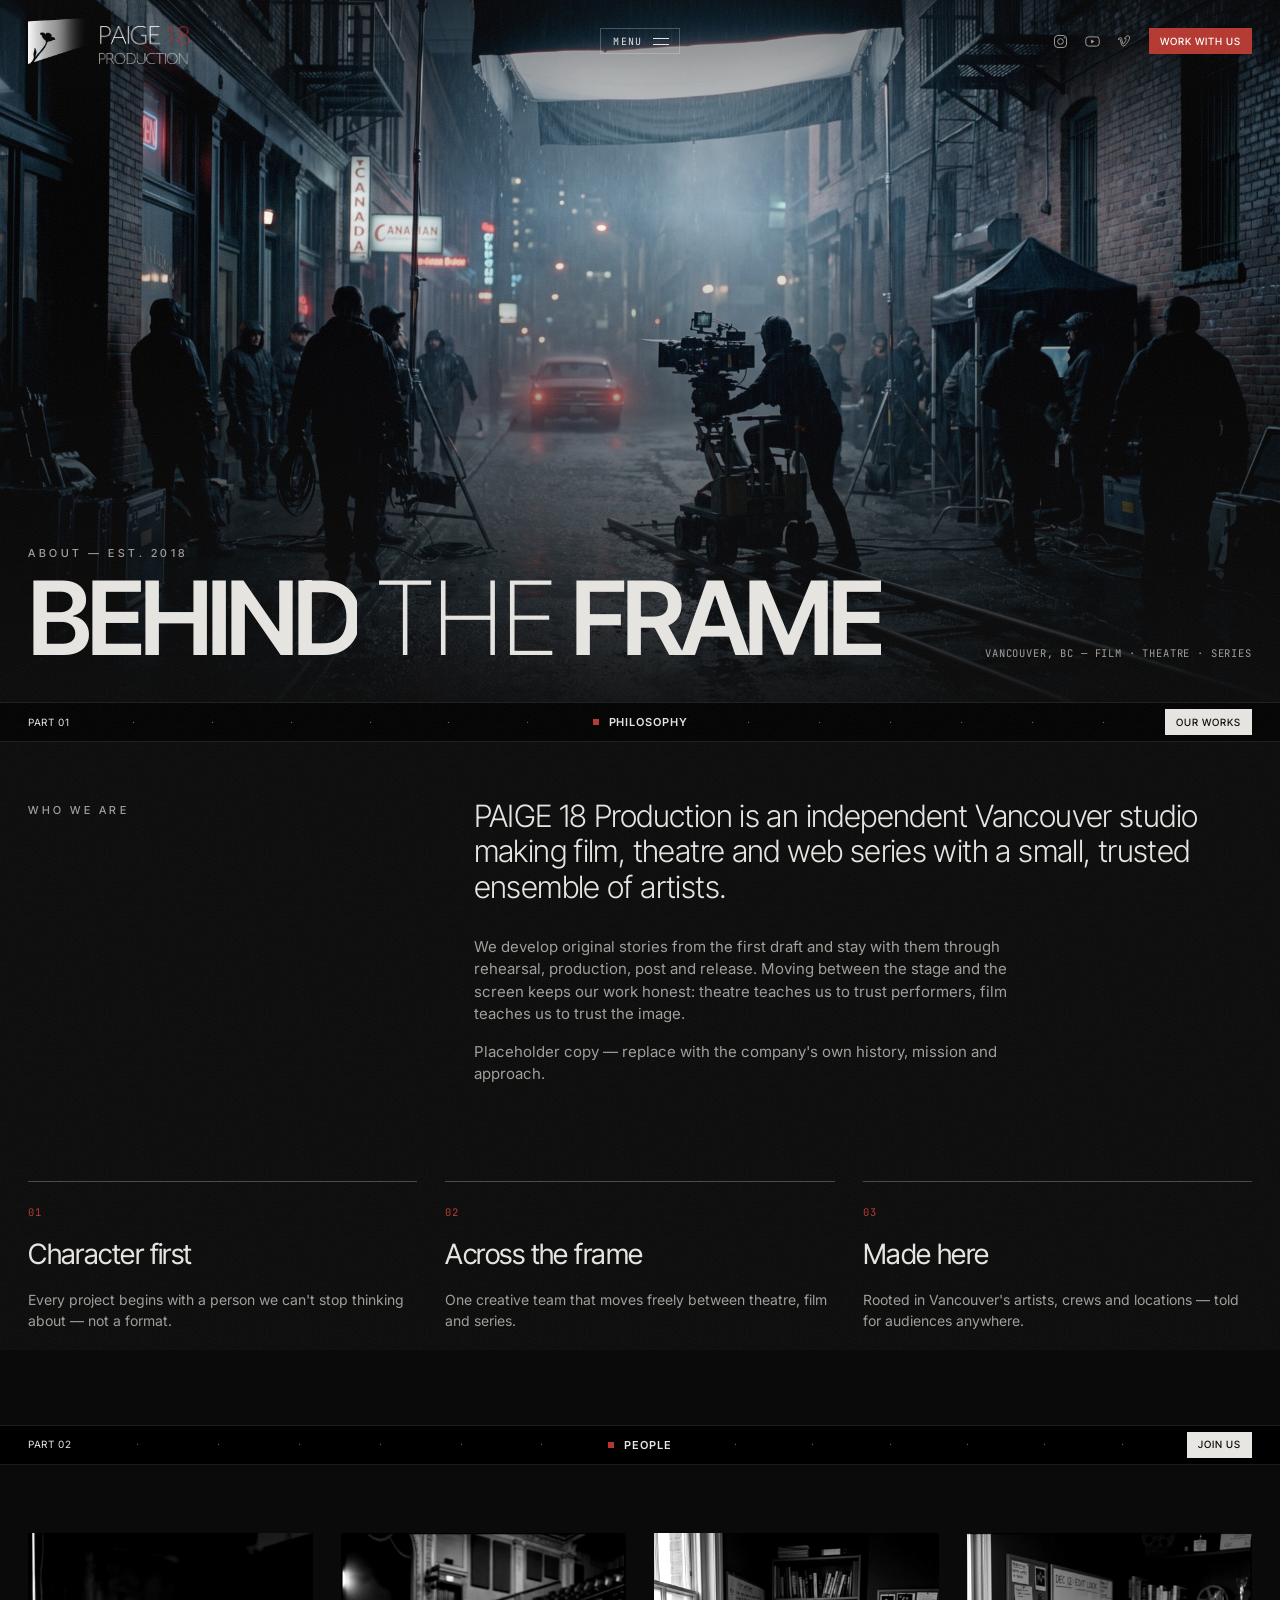
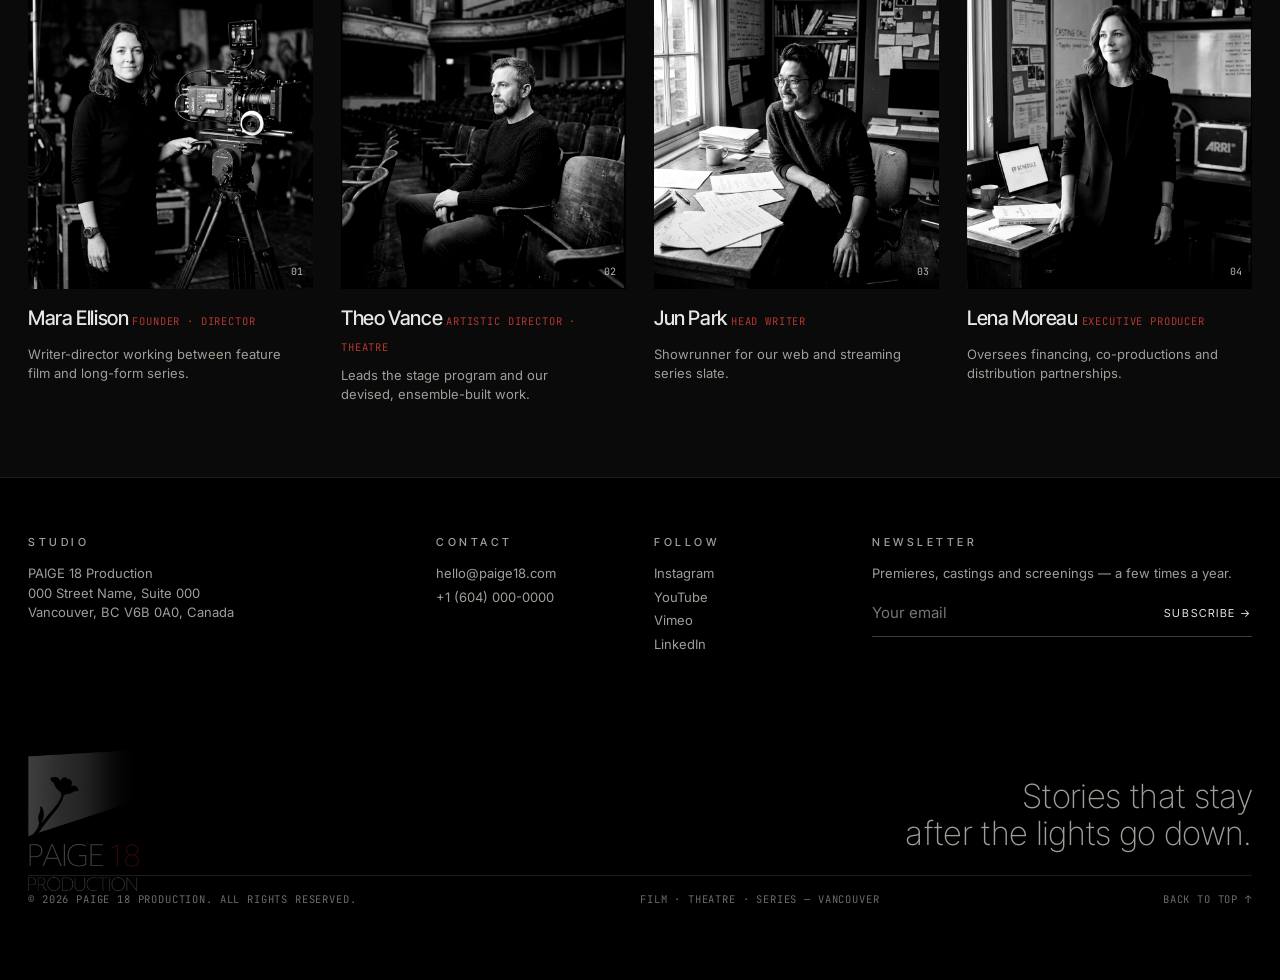
==== commit 4cd29017: "Center the MENU button and replace EN with social icons Co-Authored-By: Claude Opus 5.5 <noreply@ant" ====
--- a/about.html
+++ b/about.html
@@ -32,10 +32,14 @@
       </div>
       <div class="nav__meta mono"><span>Vancouver, BC — Film · Theatre · Series</span><span>hello@paige18.com</span><span><a href="#">Instagram</a> · <a href="#">YouTube</a> · <a href="#">Vimeo</a></span></div>
     </nav>
+    <button class="burger" aria-label="Open menu" aria-expanded="false" aria-controls="site-menu"><em>Menu</em><span></span></button>
     <div class="header__right">
-      <span class="lang">EN</span>
+      <nav class="social" aria-label="Social">
+        <a href="#" aria-label="Instagram"><svg viewBox="0 0 24 24" aria-hidden="true"><rect x="3.5" y="3.5" width="17" height="17" rx="5"/><circle cx="12" cy="12" r="4"/><circle cx="17.3" cy="6.7" r="0.9" class="dot"/></svg></a>
+        <a href="#" aria-label="YouTube"><svg viewBox="0 0 24 24" aria-hidden="true"><rect x="2.5" y="5.5" width="19" height="13" rx="4"/><path d="M10 9.2v5.6l4.8-2.8z" class="dot"/></svg></a>
+        <a href="#" aria-label="Vimeo"><svg viewBox="0 0 24 24" aria-hidden="true"><path d="M3 8.5c1.4-1 2.6-2 3.6-2 1.3 0 1.6 1.9 2 4.3.4 2.3.8 4.7 1.6 4.7s2.6-2.6 3.7-5.1c.9-2.1.2-3.4-1.8-2.4.9-3 3.3-4.3 5.3-4 2 .3 2.1 2.7 1.3 4.8-1.5 3.7-5.6 9.7-8.5 9.7-2.4 0-3-4.7-3.7-7.5-.4-1.7-.7-2.6-1.4-2.6-.4 0-1.1.5-1.6.9z"/></svg></a>
+      </nav>
       <a href="index.html#contact" class="btn btn--sm btn--red">Work with us</a>
-      <button class="burger" aria-label="Open menu" aria-expanded="false" aria-controls="site-menu"><em>Menu</em><span></span></button>
     </div>
   </header>
 
--- a/assets/css/style.css
+++ b/assets/css/style.css
@@ -1182,3 +1182,16 @@
   .nav .nav__links a { font-size: clamp(34px, 10vw, 52px); }
 }
 .header__right { grid-column: -2 / -1; }
+
+/* header: logo | centered MENU | socials + CTA */
+.header > .burger { grid-column: 2; justify-self: center; align-self: center; }
+.header__right { grid-column: 3; align-self: center; }
+.social { display: inline-flex; align-items: center; gap: 4px; }
+.social a { width: 28px; height: 28px; display: grid; place-items: center; color: var(--fg-dim); transition: color 0.3s; }
+.social a:hover { color: var(--red); }
+.social svg { width: 17px; height: 17px; fill: none; stroke: currentColor; stroke-width: 1.4; stroke-linejoin: round; }
+.social svg .dot { fill: currentColor; stroke: none; }
+@media (max-width: 860px) {
+  .header > .burger { grid-column: 2; justify-self: end; }
+  .header__right { display: none; }
+}
